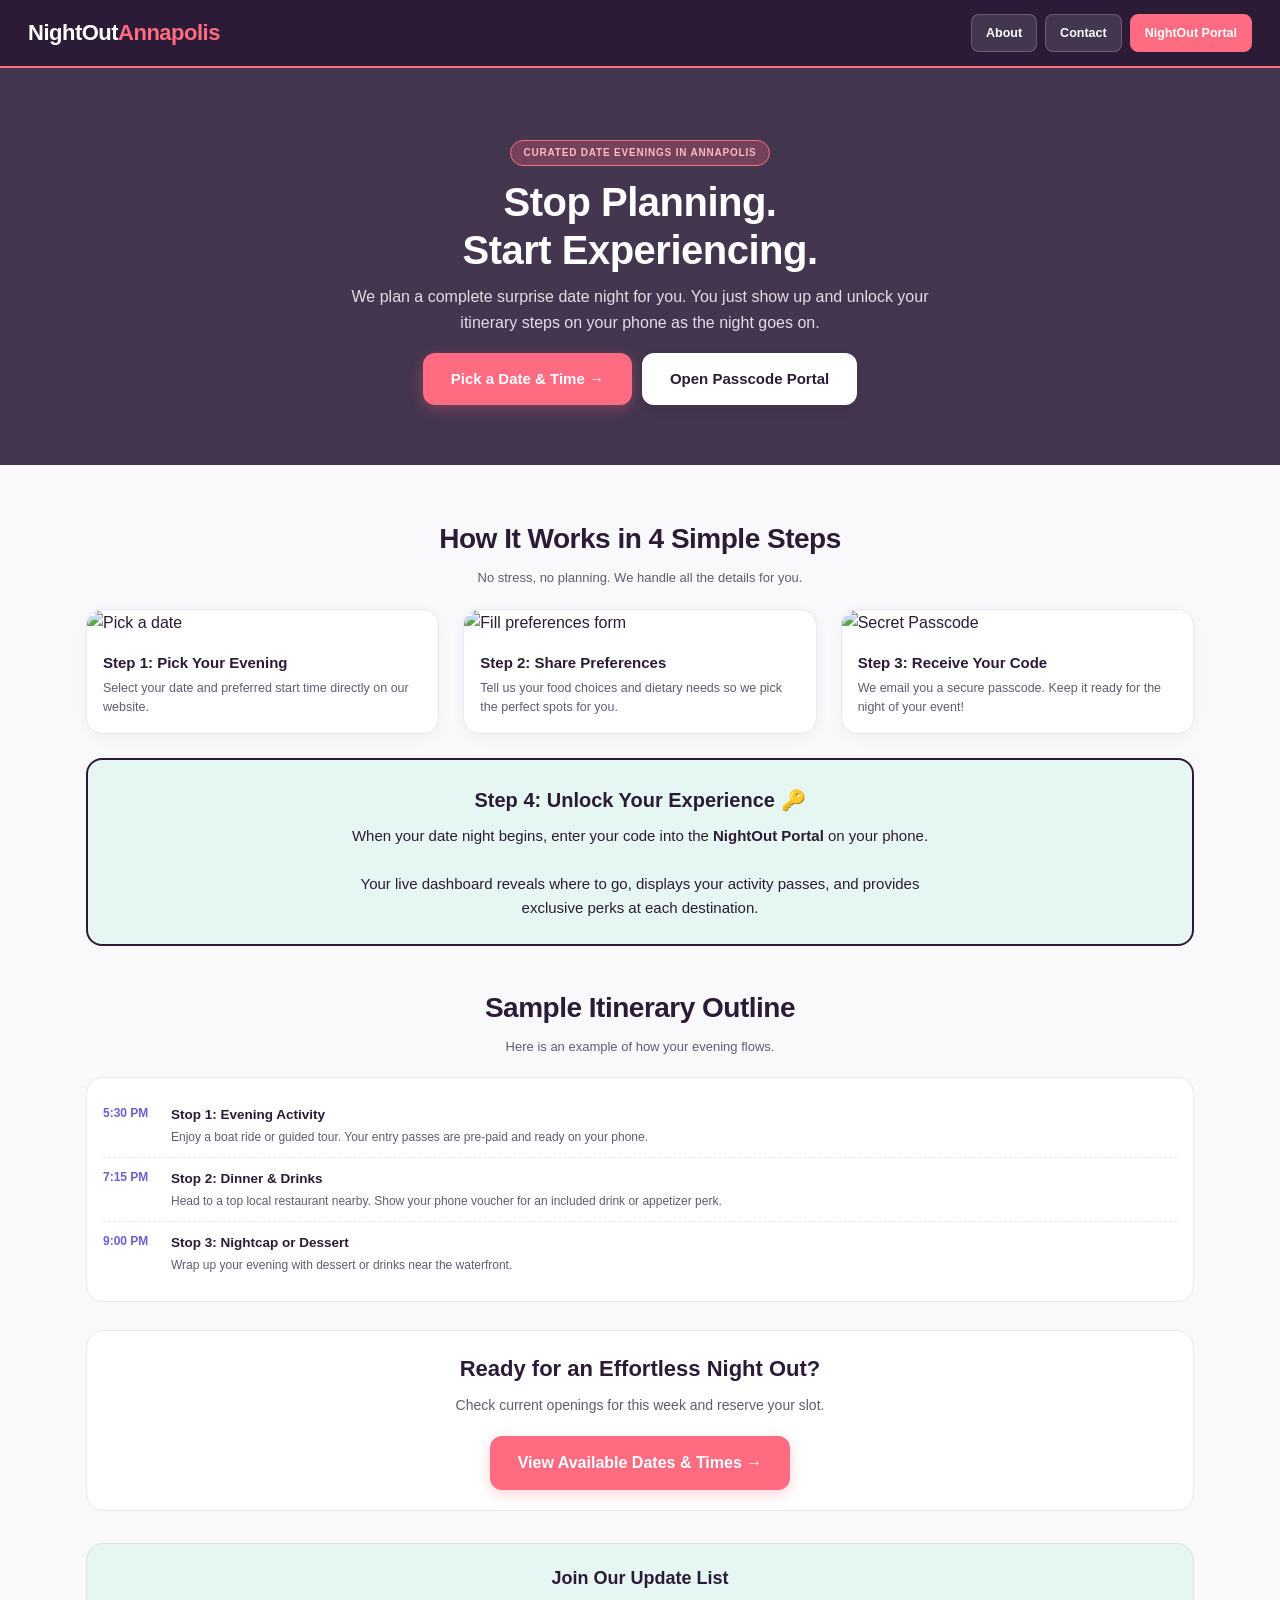
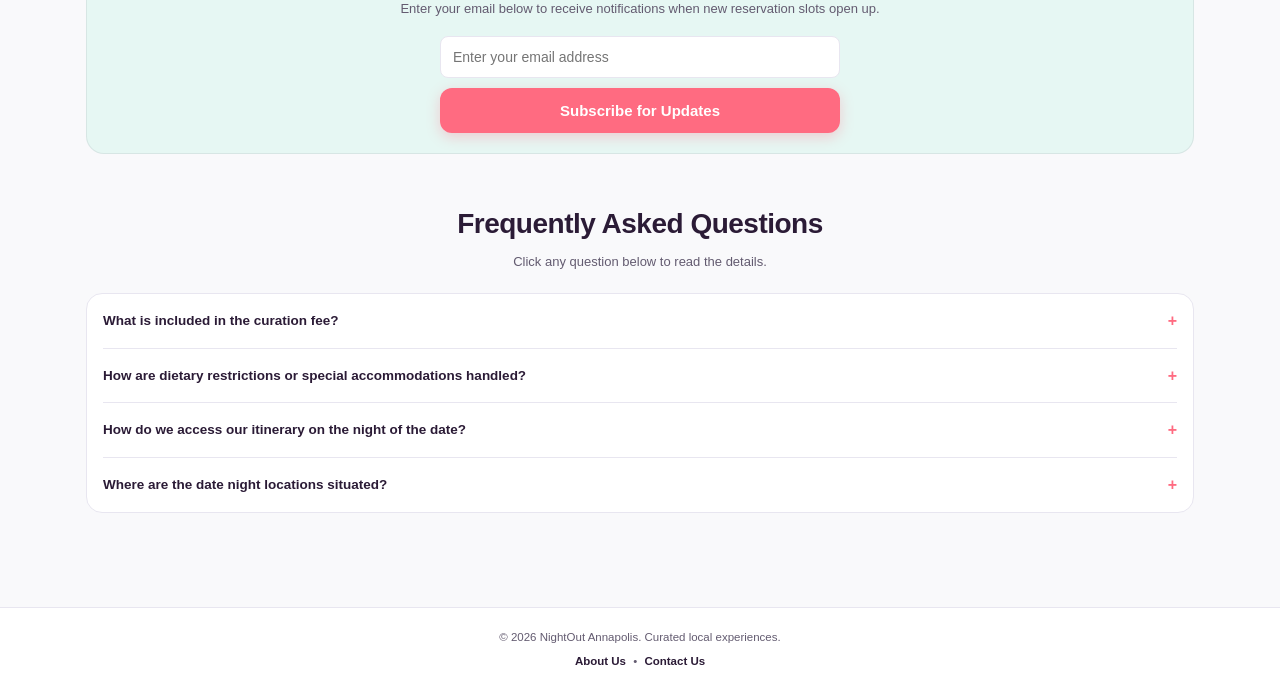
==== index.html @ 1738dc90 "Update index.html" ====
<!DOCTYPE html>
<html lang="en">
<head>
    <meta charset="UTF-8">
    <meta name="viewport" content="width=device-width, initial-scale=1.0">
    <title>NightOut Annapolis — Curated Secret Date Evenings</title>
    
    <link rel="icon" type="image/png" href="/favicon.png">
    <link rel="stylesheet" href="/styles.css">

    <meta property="og:type" content="website">
    <meta property="og:url" content="https://nightoutannapolis.github.io/">
    <meta property="og:title" content="NightOut Annapolis — Effortless Date Nights">
    <meta property="og:description" content="We plan a complete surprise date night for you in Annapolis. Simple, seamless, and stress-free.">
    <meta property="og:image" content="https://images.unsplash.com/photo-1517248135467-4c7edcad34c4?auto=format&fit=crop&w=1200&q=80">
</head>
<body>

    <header>
        <a href="/" class="logo">NightOut<span>Annapolis</span></a>
        <div class="nav-links">
            <a href="/about/" class="nav-btn secondary-nav">About</a>
            <a href="/contact/" class="nav-btn secondary-nav">Contact</a>
            <a href="/tracker/" class="nav-btn primary-nav">NightOut Portal</a>
        </div>
    </header>

    <div class="hero">
        <span class="hero-badge">Curated Date Evenings in Annapolis</span>
        <h1>Stop Planning.<br>Start Experiencing.</h1>
        <p>We plan a complete surprise date night for you. You just show up and unlock your itinerary steps on your phone as the night goes on.</p>
        <div class="hero-actions">
            <a href="/booking/" class="btn">Pick a Date & Time →</a>
            <a href="/tracker/" class="btn btn-secondary">Open Passcode Portal</a>
        </div>
    </div>

    <main>
        <!-- HOW IT WORKS -->
        <section id="howItWorks">
            <h2 class="section-title">How It Works in 4 Simple Steps</h2>
            <p class="section-subtitle">No stress, no planning. We handle all the details for you.</p>
            
            <div class="grid-3" style="grid-template-columns: repeat(auto-fit, minmax(220px, 1fr));">
                <div class="card-with-img">
                    <img src="https://images.unsplash.com/photo-1516589178581-6cd7833ae3b2?auto=format&fit=crop&w=600&q=80" class="card-img" alt="Pick a date">
                    <div class="card-body">
                        <h3>Step 1: Pick Your Evening</h3>
                        <p>Select your date and preferred start time directly on our website.</p>
                    </div>
                </div>
                <div class="card-with-img">
                    <img src="https://static3.depositphotos.com/1003631/209/i/450/depositphotos_2099183-stock-photo-fine-table-setting-in-gourmet.jpg" class="card-img" alt="Fill preferences form">
                    <div class="card-body">
                        <h3>Step 2: Share Preferences</h3>
                        <p>Tell us your food choices and dietary needs so we pick the perfect spots for you.</p>
                    </div>
                </div>
                <div class="card-with-img">
                    <img src="https://images.unsplash.com/photo-1544025162-d76694265947?auto=format&fit=crop&w=600&q=80" class="card-img" alt="Secret Passcode">
                    <div class="card-body">
                        <h3>Step 3: Receive Your Code</h3>
                        <p>We email you a secure passcode. Keep it ready for the night of your event!</p>
                    </div>
                </div>
            </div>

            <!-- PORTAL STEP -->
            <div style="background: #e6f7f3; border: 2px solid #2b1b36; border-radius: 16px; padding: 24px; margin-top: 24px; text-align: center;">
                <h3 style="font-size: 20px; font-weight: 900; color: #2b1b36; margin-bottom: 8px;">Step 4: Unlock Your Experience 🔑</h3>
                <p style="font-size: 15px; color: #2b1b36; max-width: 600px; margin: 0 auto; line-height: 1.6;">
                    When your date night begins, enter your code into the <strong>NightOut Portal</strong> on your phone.
                    <br><br>
                    Your live dashboard reveals where to go, displays your activity passes, and provides exclusive perks at each destination.
                </p>
            </div>
        </section>

        <!-- SAMPLE ITINERARY -->
        <section style="margin-top: 40px;">
            <h2 class="section-title">Sample Itinerary Outline</h2>
            <p class="section-subtitle">Here is an example of how your evening flows.</p>

            <div class="sample-box">
                <div class="sample-step">
                    <div class="sample-time">5:30 PM</div>
                    <div class="sample-desc">
                        <h4>Stop 1: Evening Activity</h4>
                        <p>Enjoy a boat ride or guided tour. Your entry passes are pre-paid and ready on your phone.</p>
                    </div>
                </div>
                <div class="sample-step">
                    <div class="sample-time">7:15 PM</div>
                    <div class="sample-desc">
                        <h4>Stop 2: Dinner & Drinks</h4>
                        <p>Head to a top local restaurant nearby. Show your phone voucher for an included drink or appetizer perk.</p>
                    </div>
                </div>
                <div class="sample-step">
                    <div class="sample-time">9:00 PM</div>
                    <div class="sample-desc">
                        <h4>Stop 3: Nightcap or Dessert</h4>
                        <p>Wrap up your evening with dessert or drinks near the waterfront.</p>
                    </div>
                </div>
            </div>
        </section>

        <!-- BOOKING ACTION -->
        <section id="bookingSection">
            <div id="bookingCard" class="form-modal-card" style="text-align: center;">
                <h3 style="font-size: 22px; font-weight: 900; margin-bottom: 8px; color: var(--primary);">Ready for an Effortless Night Out?</h3>
                <p style="font-size: 14px; color: var(--text-muted); margin-bottom: 20px;">Check current openings for this week and reserve your slot.</p>
                <a href="/booking/" class="btn" style="font-size: 16px; padding: 14px 28px;">View Available Dates & Times →</a>
            </div>
        </section>

        <!-- EMAIL WAITLIST -->
        <section style="margin-top: 32px;">
            <div class="form-modal-card" style="background: var(--sage); border: 1px solid rgba(43, 27, 54, 0.08); text-align: center;">
                <h3 style="font-size: 18px; font-weight: 800; margin-bottom: 6px; color: var(--primary);">Join Our Update List</h3>
                <p style="font-size: 13px; color: var(--text-muted); margin-bottom: 16px;">Enter your email below to receive notifications when new reservation slots open up.</p>
                
                <form id="landingEmailForm" onsubmit="handleEmailSubmit(event, 'landingStatus', 'Landing Page')" style="display: flex; flex-direction: column; gap: 10px; max-width: 400px; margin: 0 auto;">
                    <input type="email" placeholder="Enter your email address" required style="padding: 12px; font-size: 14px; border-radius: 8px; border: 1px solid var(--border-color);">
                    <button type="submit" class="btn">Subscribe for Updates</button>
                </form>
                <div id="landingStatus" style="display: none; margin-top: 10px; font-size: 13px; font-weight: 700; color: #10b981;">Thank you. You have been added to our list.</div>
            </div>
        </section>

        <!-- REFINED FAQ -->
        <section style="margin-top: 48px;">
            <h2 class="section-title">Frequently Asked Questions</h2>
            <p class="section-subtitle">Click any question below to read the details.</p>

            <div class="faq-container">
                <div class="faq-item">
                    <div class="faq-question">What is included in the curation fee? <span class="faq-icon">+</span></div>
                    <div class="faq-answer">Your fee covers full itinerary planning, reservations, activity entry passes, and exclusive discounts or vouchers at selected partner locations.</div>
                </div>
                <div class="faq-item">
                    <div class="faq-question">How are dietary restrictions or special accommodations handled? <span class="faq-icon">+</span></div>
                    <div class="faq-answer">After booking, you will complete a quick preference form where you can list allergies, dietary restrictions, or mobility requirements. We tailor every stop to meet your needs.</div>
                </div>
                <div class="faq-item">
                    <div class="faq-question">How do we access our itinerary on the night of the date? <span class="faq-icon">+</span></div>
                    <div class="faq-answer">We send a unique passcode to your email. On your date night, visit the NightOut Portal on your smartphone and enter your code to view your schedule and access vouchers.</div>
                </div>
                <div class="faq-item">
                    <div class="faq-question">Where are the date night locations situated? <span class="faq-icon">+</span></div>
                    <div class="faq-answer">All curated stops are located within close proximity in Historic Annapolis and Eastport, allowing for an easy walk or short drive between destinations.</div>
                </div>
            </div>
        </section>
    </main>

    <footer>
        &copy; 2026 NightOut Annapolis. Curated local experiences.
        <div style="margin-top: 6px;">
            <a href="/about/">About Us</a> • <a href="/contact/">Contact Us</a>
        </div>
    </footer>

    <script>
        const GOOGLE_SCRIPT_URL = "https://script.google.com/macros/s/AKfycbzK5qTseJuvbgz7uOT056mxcE2o-JESYaNkLnEhcASWbCfFkzxJ-SFBcqgxnPk8jW7-/exec";

        document.querySelectorAll('.faq-question').forEach(q => {
            q.addEventListener('click', () => {
                q.parentElement.classList.toggle('active');
            });
        });

        function handleEmailSubmit(event, statusId, sourcePage) {
            event.preventDefault();
            const form = event.target;
            const emailInput = form.querySelector('input[type="email"]');
            const submitBtn = form.querySelector('button');
            const statusDiv = document.getElementById(statusId);

            if (!emailInput || !emailInput.value) return;

            const userEmail = emailInput.value.trim();
            submitBtn.textContent = "Saving...";
            submitBtn.disabled = true;

            const payload = {
                action: "subscribeEmail",
                email: userEmail,
                source: sourcePage || "Landing Page"
            };

            fetch(GOOGLE_SCRIPT_URL, {
                method: "POST",
                mode: "cors",
                headers: { "Content-Type": "text/plain" },
                body: JSON.stringify(payload)
            })
            .then(res => res.json())
            .then(data => {
                statusDiv.style.display = 'block';
                statusDiv.textContent = "Thank you. You have been added to our list.";
                form.reset();
                submitBtn.textContent = "Subscribe for Updates";
                submitBtn.disabled = false;
            })
            .catch(err => {
                console.error("Error saving email:", err);
                statusDiv.style.display = 'block';
                statusDiv.textContent = "Thank you. You have been added to our list.";
                form.reset();
                submitBtn.textContent = "Subscribe for Updates";
                submitBtn.disabled = false;
            });
        }
    </script>
</body>
</html>
---- styles.css ----
:root {
    --bg-color: #f9f9fb;
    --card-bg: #ffffff;
    --primary: #2b1b36;     /* Deep Plum Ink */
    --accent: #ff6b81;      /* Playful Coral Pink */
    --coral: #705ecf;       /* Electric Lavender */
    --sage: #e6f7f3;        /* Fresh Mint Light */
    --slate: #635b70;       /* Muted Steel Gray */
    --text-main: #2b1b36;
    --text-muted: #635b70;
    --border-color: #e8e6f0;
}

/* BASE RESET */
*, *::before, *::after { 
    box-sizing: border-box; 
    margin: 0; 
    padding: 0; 
}

html, body { 
    width: 100%;
    max-width: 100vw;
    overflow-x: hidden; 
    scroll-behavior: smooth; 
}

body { 
    background-color: var(--bg-color); 
    color: var(--text-main); 
    line-height: 1.6; 
    display: flex; 
    flex-direction: column; 
    min-height: 100vh; 
    font-family: -apple-system, BlinkMacSystemFont, "Segoe UI", Roboto, sans-serif; 
}

/* HEADER - MOBILE OPTIMIZED */
header {
    background: var(--primary); 
    border-bottom: 2px solid var(--accent);
    position: sticky; 
    top: 0; 
    z-index: 1000;
    padding: 12px 16px; 
    display: flex; 
    justify-content: space-between; 
    align-items: center;
    width: 100%;
}
.logo { 
    font-size: 18px; 
    font-weight: 900; 
    color: #ffffff; 
    text-decoration: none; 
    letter-spacing: -0.5px;
    flex-shrink: 0;
}
.logo span { 
    color: var(--accent); 
}

.nav-links { 
    display: flex; 
    gap: 8px; 
    align-items: center; 
}
.nav-btn {
    background: rgba(255,255,255,0.12); 
    color: #ffffff; 
    border: 1px solid rgba(255,255,255,0.2);
    padding: 7px 12px; 
    border-radius: 8px; 
    font-size: 12px; 
    font-weight: 700; 
    text-decoration: none; 
    transition: all 0.2s;
    white-space: nowrap;
}
.nav-btn.primary-nav {
    background: var(--accent);
    border-color: var(--accent);
    color: #ffffff;
}

/* HERO BANNER */
.hero {
    width: 100%;
    background: linear-gradient(rgba(43, 27, 54, 0.88), rgba(43, 27, 54, 0.88)), 
                url('https://images.unsplash.com/photo-1517248135467-4c7edcad34c4?auto=format&fit=crop&w=1200&q=80') center/cover no-repeat;
    color: #ffffff; 
    text-align: center; 
    padding: 40px 16px 36px 16px; 
    margin-bottom: 24px;
}
.hero-badge {
    display: inline-block; 
    background: rgba(255, 107, 129, 0.25); 
    color: #ffb8c4;
    font-size: 10px; 
    font-weight: 800; 
    padding: 4px 12px; 
    border-radius: 50px;
    backdrop-filter: blur(6px); 
    margin-bottom: 12px; 
    border: 1px solid var(--accent); 
    text-transform: uppercase; 
    letter-spacing: 0.8px;
}
.hero h1 { 
    font-size: 26px; 
    font-weight: 900; 
    line-height: 1.2; 
    letter-spacing: -0.5px; 
    margin-bottom: 10px; 
}
.hero p { 
    font-size: 13.5px; 
    color: #e2dce8; 
    max-width: 600px; 
    margin: 0 auto 18px auto; 
}

.hero-actions {
    display: flex;
    flex-direction: column;
    gap: 10px;
    width: 100%;
    max-width: 320px;
    margin: 0 auto;
}

/* BUTTONS */
.btn {
    background-color: var(--accent); 
    color: #ffffff; 
    border: none; 
    padding: 12px 20px;
    font-size: 14px; 
    font-weight: 800; 
    border-radius: 12px; 
    cursor: pointer; 
    text-decoration: none; 
    display: block; 
    width: 100%;
    transition: all 0.2s;
    text-align: center;
    box-shadow: 0 4px 14px rgba(255, 107, 129, 0.3);
}
.btn-secondary { 
    background: #ffffff; 
    color: var(--primary); 
    box-shadow: 0 4px 12px rgba(0, 0, 0, 0.08);
}

/* MAIN CONTAINERS */
main { 
    flex: 1; 
    width: 100%; 
    max-width: 1140px; 
    margin: 0 auto; 
    padding: 0 16px 36px 16px; 
}
section { 
    width: 100%;
    margin: 28px 0; 
}
.section-title { 
    font-size: 22px; 
    font-weight: 900; 
    text-align: center; 
    margin-bottom: 6px; 
    color: var(--primary); 
    letter-spacing: -0.5px; 
}
.section-subtitle { 
    font-size: 13px; 
    color: var(--text-muted); 
    text-align: center; 
    margin-bottom: 20px; 
}

/* CARDS & GRIDS */
.card {
    background-color: var(--card-bg); 
    border: 1px solid var(--border-color);
    border-radius: 18px; 
    padding: 20px 16px; 
    box-shadow: 0 6px 20px rgba(43, 27, 54, 0.04);
}
.grid-3 { 
    display: grid; 
    grid-template-columns: 1fr; 
    gap: 16px; 
}

.card-with-img {
    background: #ffffff; 
    border: 1px solid var(--border-color); 
    border-radius: 16px; 
    overflow: hidden;
    box-shadow: 0 4px 16px rgba(43, 27, 54, 0.04); 
    text-align: left;
}
.card-img { 
    width: 100%; 
    height: 160px; 
    object-fit: cover; 
}
.card-body { 
    padding: 16px; 
}
.card-body h3 { 
    font-size: 15px; 
    font-weight: 800; 
    margin-bottom: 4px; 
    color: var(--primary); 
}
.card-body p { 
    font-size: 12.5px; 
    color: var(--text-muted); 
    line-height: 1.5; 
}

/* REVIEWS */
.review-card {
    background: #ffffff; 
    border: 1px solid var(--border-color); 
    border-top: 4px solid var(--accent);
    border-radius: 16px; 
    padding: 16px; 
}
.stars { 
    color: var(--accent); 
    font-size: 14px; 
    margin-bottom: 6px; 
}
.review-text { 
    font-size: 12.5px; 
    color: #483d54; 
    font-style: italic; 
    margin-bottom: 10px; 
    line-height: 1.5; 
}
.review-author { 
    font-size: 11px; 
    font-weight: 800; 
    color: var(--coral); 
    text-transform: uppercase; 
}

/* FAQ ACCORDION */
.faq-container { 
    background: #ffffff; 
    border: 1px solid var(--border-color); 
    border-radius: 16px; 
    padding: 0 16px; 
}
.faq-item { 
    border-bottom: 1px solid var(--border-color); 
}
.faq-item:last-child { 
    border-bottom: none; 
}
.faq-question {
    padding: 14px 0; 
    font-size: 13.5px; 
    font-weight: 800; 
    color: var(--primary);
    cursor: pointer; 
    display: flex; 
    justify-content: space-between; 
    align-items: center; 
    gap: 10px;
}
.faq-answer {
    max-height: 0; 
    overflow: hidden; 
    transition: max-height 0.3s ease, padding 0.3s ease;
    font-size: 12.5px; 
    color: var(--text-muted); 
    line-height: 1.5;
}
.faq-item.active .faq-answer { 
    max-height: 300px; 
    padding-bottom: 14px; 
}
.faq-icon { 
    font-size: 16px; 
    color: var(--accent); 
    flex-shrink: 0;
}
.faq-item.active .faq-icon { 
    transform: rotate(45deg); 
}

/* SAMPLE PREVIEW & FORMS */
.sample-box { 
    background: #ffffff; 
    border: 1px solid var(--border-color); 
    border-radius: 16px; 
    padding: 16px; 
}
.sample-step { 
    display: flex; 
    gap: 10px; 
    align-items: flex-start; 
    padding: 10px 0; 
    border-bottom: 1px dashed var(--border-color); 
}
.sample-step:last-child { 
    border-bottom: none; 
}
.sample-time { 
    font-weight: 800; 
    font-size: 12px; 
    color: var(--coral); 
    width: 58px; 
    flex-shrink: 0; 
}
.sample-desc h4 { 
    font-size: 13.5px; 
    font-weight: 800; 
    margin-bottom: 2px; 
    color: var(--primary); 
}
.sample-desc p { 
    font-size: 12px; 
    color: var(--text-muted); 
}

.form-modal-card {
    background: #ffffff; 
    border: 1px solid var(--border-color); 
    border-radius: 18px;
    padding: 20px 16px; 
    width: 100%;
    margin: 0 auto; 
    text-align: center;
}

/* FORM INPUTS */
.form-group { 
    margin-bottom: 14px; 
    text-align: left; 
}
label { 
    display: block; 
    margin-bottom: 4px; 
    font-weight: 700; 
    font-size: 10.5px; 
    color: var(--primary); 
    text-transform: uppercase; 
    letter-spacing: 0.5px; 
}
input[type="text"], input[type="tel"], input[type="email"], select {
    width: 100%; 
    padding: 10px 12px; 
    border-radius: 8px; 
    border: 1.5px solid var(--border-color);
    background-color: #ffffff; 
    color: var(--text-main); 
    font-size: 13px; 
    outline: none; 
}

/* BOOKING SLOTS GRID STYLING */
.date-group { 
    border: 1px solid var(--border-color); 
    border-radius: 16px; 
    padding: 16px; 
    margin-bottom: 16px; 
    background: #ffffff; 
    box-shadow: 0 4px 12px rgba(43, 27, 54, 0.03);
}
.date-title { 
    font-size: 16px; 
    font-weight: 800; 
    color: var(--primary); 
    margin-bottom: 12px; 
    letter-spacing: -0.3px; 
}
.time-slots-grid { 
    display: grid;
    grid-template-columns: repeat(auto-fill, minmax(150px, 1fr));
    gap: 12px; 
}
.time-slot { 
    border: 1px dashed var(--border-color); 
    border-radius: 12px; 
    padding: 14px 10px; 
    text-align: center; 
    background: #ffffff; 
    display: flex;
    flex-direction: column;
    align-items: center;
    justify-content: center;
}
.time-slot.available { 
    border: 1.5px solid var(--primary); 
    cursor: pointer; 
    transition: all 0.2s ease; 
}
.time-slot.available:hover { 
    background: var(--primary); 
    color: #ffffff; 
    transform: translateY(-2px);
    box-shadow: 0 6px 16px rgba(43, 27, 54, 0.15);
}
.time-slot.available:hover .time-sub { 
    color: #e2dce8; 
}
.time-slot.soldout { 
    background: #f9f9fb; 
    border: 1px solid #e8e6f0; 
    color: #a39cae; 
    cursor: not-allowed; 
    opacity: 0.7; 
}
.time-text { 
    font-size: 13.5px; 
    font-weight: 800; 
}
.time-sub { 
    font-size: 11px; 
    color: var(--text-muted); 
    margin-top: 4px; 
    font-weight: 600; 
}
.soldout-badge { 
    display: inline-block; 
    background: #e8e6f0; 
    color: #635b70; 
    font-size: 9.5px; 
    font-weight: 800; 
    padding: 3px 8px; 
    border-radius: 20px; 
    text-transform: uppercase; 
    margin-top: 4px; 
}

/* FOOTER */
footer {
    text-align: center; 
    padding: 20px 16px; 
    font-size: 11.5px; 
    color: var(--text-muted);
    border-top: 1px solid var(--border-color); 
    margin-top: 30px; 
    background: #ffffff;
    width: 100%;
}
footer a { 
    color: var(--primary); 
    text-decoration: none; 
    font-weight: 700; 
    margin: 0 4px; 
}

/* HIDE SECONDARY NAV LINKS ON MOBILE DEVICES (< 640px) */
@media (max-width: 639px) {
    .nav-btn.secondary-nav {
        display: none !important;
    }
}

/* DESKTOP RESPONSIVE BREAKPOINT */
@media (min-width: 640px) {
    header {
        padding: 14px 28px;
    }
    .logo {
        font-size: 22px;
    }
    .nav-btn {
        font-size: 12.5px;
        padding: 8px 14px;
    }
    .hero {
        padding: 70px 24px 60px 24px;
    }
    .hero h1 {
        font-size: 40px;
    }
    .hero p {
        font-size: 16px;
    }
    .hero-actions {
        flex-direction: row;
        max-width: max-content;
    }
    .btn {
        width: auto;
        display: inline-block;
        padding: 14px 28px;
        font-size: 15px;
    }
    .grid-3 {
        grid-template-columns: repeat(3, 1fr);
        gap: 24px;
    }
    .section-title {
        font-size: 28px;
    }
}
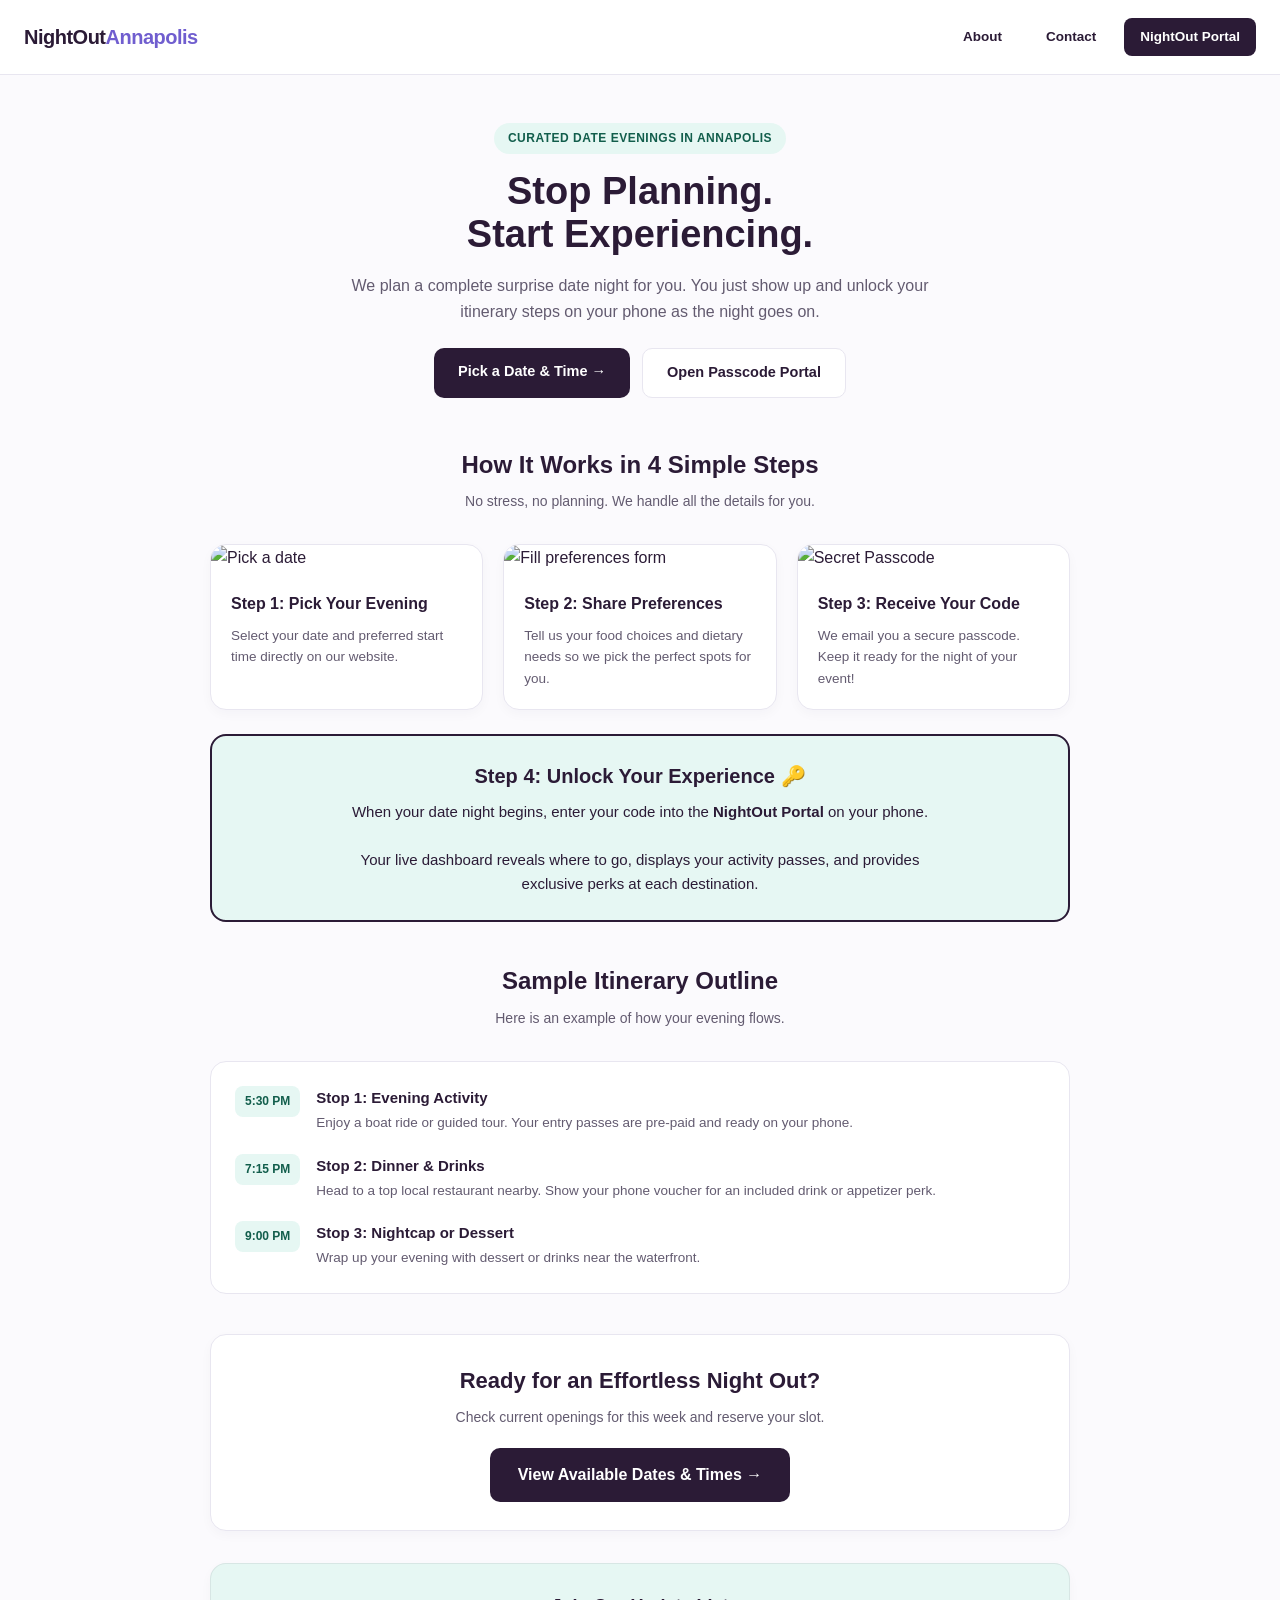
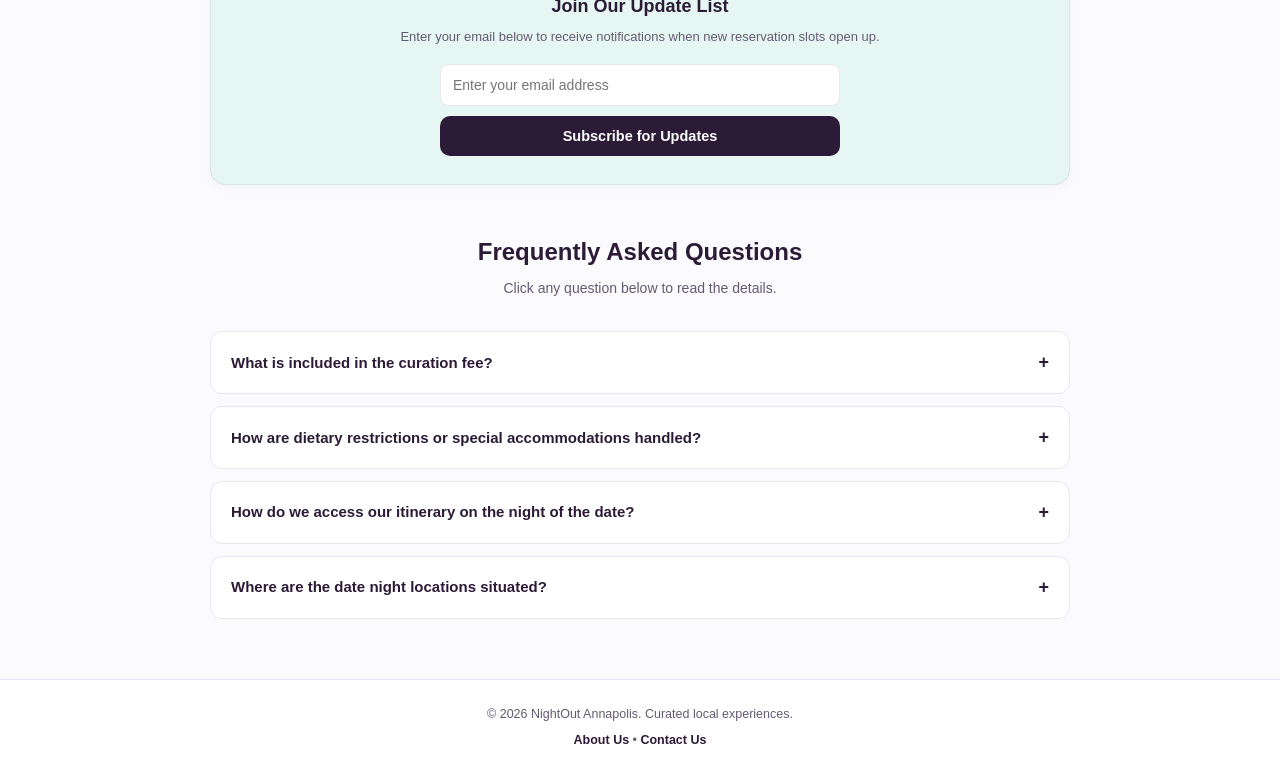
==== commit 1c6eedad: "Update index.html" ====
--- a/index.html
+++ b/index.html
@@ -107,7 +107,7 @@
         </section>
 
         <!-- BOOKING ACTION -->
-        <section id="bookingSection">
+        <section id="bookingSection" style="margin-top: 40px;">
             <div id="bookingCard" class="form-modal-card" style="text-align: center;">
                 <h3 style="font-size: 22px; font-weight: 900; margin-bottom: 8px; color: var(--primary);">Ready for an Effortless Night Out?</h3>
                 <p style="font-size: 14px; color: var(--text-muted); margin-bottom: 20px;">Check current openings for this week and reserve your slot.</p>
@@ -155,6 +155,25 @@
         </section>
     </main>
 
+    <!-- 30-SECOND POPUP MODAL -->
+    <div id="emailPopup" class="popup-overlay">
+        <div class="popup-content">
+            <button class="popup-close" onclick="closePopup()">&times;</button>
+            <h3 style="font-size: 20px; font-weight: 900; color: #2b1b36; margin-bottom: 8px;">Stay Up to Date! 🥂</h3>
+            <p style="font-size: 13.5px; color: #635b70; margin-bottom: 20px; line-height: 1.5;">
+                Be the first to know when new secret date night slots open in Annapolis!
+            </p>
+            
+            <form id="popupEmailForm" onsubmit="handlePopupEmailSubmit(event)" style="display: flex; flex-direction: column; gap: 10px;">
+                <input type="email" placeholder="Enter your email address" required style="padding: 12px; font-size: 14px; border-radius: 8px; border: 1px solid #e8e6f0; outline: none;">
+                <button type="submit" class="btn" style="width: 100%;">Get Updates</button>
+            </form>
+            <div id="popupStatus" style="display: none; margin-top: 12px; font-size: 13px; font-weight: 700; color: #10b981;">
+                Thank you! You have been added to our list.
+            </div>
+        </div>
+    </div>
+
     <footer>
         &copy; 2026 NightOut Annapolis. Curated local experiences.
         <div style="margin-top: 6px;">
@@ -165,12 +184,14 @@
     <script>
         const GOOGLE_SCRIPT_URL = "https://script.google.com/macros/s/AKfycbzK5qTseJuvbgz7uOT056mxcE2o-JESYaNkLnEhcASWbCfFkzxJ-SFBcqgxnPk8jW7-/exec";
 
+        // FAQ Toggle
         document.querySelectorAll('.faq-question').forEach(q => {
             q.addEventListener('click', () => {
                 q.parentElement.classList.toggle('active');
             });
         });
 
+        // Form Submission Handler
         function handleEmailSubmit(event, statusId, sourcePage) {
             event.preventDefault();
             const form = event.target;
@@ -213,6 +234,73 @@
                 submitBtn.disabled = false;
             });
         }
+
+        // POPUP LOGIC (30 Seconds Delay)
+        window.addEventListener('DOMContentLoaded', () => {
+            if (!sessionStorage.getItem('nightout_popup_dismissed')) {
+                setTimeout(() => {
+                    const popup = document.getElementById('emailPopup');
+                    if (popup) popup.classList.add('active');
+                }, 30000);
+            }
+        });
+
+        function closePopup() {
+            const popup = document.getElementById('emailPopup');
+            if (popup) popup.classList.remove('active');
+            sessionStorage.setItem('nightout_popup_dismissed', 'true');
+        }
+
+        function handlePopupEmailSubmit(event) {
+            event.preventDefault();
+            const form = event.target;
+            const emailInput = form.querySelector('input[type="email"]');
+            const submitBtn = form.querySelector('button');
+            const statusDiv = document.getElementById('popupStatus');
+
+            if (!emailInput || !emailInput.value) return;
+
+            const userEmail = emailInput.value.trim();
+            submitBtn.textContent = "Saving...";
+            submitBtn.disabled = true;
+
+            const payload = {
+                action: "subscribeEmail",
+                email: userEmail,
+                source: "30-Sec Popup"
+            };
+
+            fetch(GOOGLE_SCRIPT_URL, {
+                method: "POST",
+                mode: "cors",
+                headers: { "Content-Type": "text/plain" },
+                body: JSON.stringify(payload)
+            })
+            .then(res => res.json())
+            .then(data => {
+                statusDiv.style.display = 'block';
+                statusDiv.textContent = "Thank you! You have been added to our list.";
+                form.reset();
+                submitBtn.textContent = "Get Updates";
+                submitBtn.disabled = false;
+
+                setTimeout(() => {
+                    closePopup();
+                }, 2500);
+            })
+            .catch(err => {
+                console.error("Error saving email:", err);
+                statusDiv.style.display = 'block';
+                statusDiv.textContent = "Thank you! You have been added to our list.";
+                form.reset();
+                submitBtn.textContent = "Get Updates";
+                submitBtn.disabled = false;
+
+                setTimeout(() => {
+                    closePopup();
+                }, 2500);
+            });
+        }
     </script>
 </body>
 </html>
--- a/styles.css
+++ b/styles.css
@@ -1,505 +1,382 @@
 :root {
-    --bg-color: #f9f9fb;
-    --card-bg: #ffffff;
-    --primary: #2b1b36;     /* Deep Plum Ink */
-    --accent: #ff6b81;      /* Playful Coral Pink */
-    --coral: #705ecf;       /* Electric Lavender */
-    --sage: #e6f7f3;        /* Fresh Mint Light */
-    --slate: #635b70;       /* Muted Steel Gray */
-    --text-main: #2b1b36;
+    --primary: #2b1b36;
+    --primary-hover: #3d274d;
+    --sage: #e6f7f3;
     --text-muted: #635b70;
     --border-color: #e8e6f0;
 }
 
-/* BASE RESET */
-*, *::before, *::after { 
-    box-sizing: border-box; 
-    margin: 0; 
-    padding: 0; 
-}
-
-html, body { 
+* {
+    box-sizing: border-box;
+    margin: 0;
+    padding: 0;
+    font-family: -apple-system, BlinkMacSystemFont, "Segoe UI", Roboto, Helvetica, Arial, sans-serif;
+}
+
+body {
+    background-color: #fbfafd;
+    color: var(--primary);
+    line-height: 1.6;
+    display: flex;
+    flex-direction: column;
+    min-height: 100vh;
+}
+
+/* HEADER & NAV */
+header {
+    display: flex;
+    justify-content: space-between;
+    align-items: center;
+    padding: 18px 24px;
+    background: #ffffff;
+    border-bottom: 1px solid var(--border-color);
+}
+
+.logo {
+    font-size: 20px;
+    font-weight: 900;
+    color: var(--primary);
+    text-decoration: none;
+    letter-spacing: -0.5px;
+}
+
+.logo span {
+    color: #705ecf;
+}
+
+.nav-links {
+    display: flex;
+    gap: 12px;
+    align-items: center;
+}
+
+.nav-btn {
+    text-decoration: none;
+    font-size: 13.5px;
+    font-weight: 700;
+    padding: 8px 16px;
+    border-radius: 8px;
+    transition: all 0.2s ease;
+}
+
+.secondary-nav {
+    color: var(--primary);
+}
+
+.secondary-nav:hover {
+    background: #f1eff7;
+}
+
+.primary-nav {
+    background: var(--primary);
+    color: #ffffff;
+}
+
+.primary-nav:hover {
+    background: var(--primary-hover);
+}
+
+/* HERO SECTION */
+.hero {
+    text-align: center;
+    padding: 48px 20px;
+    max-width: 800px;
+    margin: 0 auto;
+}
+
+.hero-badge {
+    display: inline-block;
+    background: var(--sage);
+    color: #125e4c;
+    font-size: 12px;
+    font-weight: 800;
+    padding: 6px 14px;
+    border-radius: 20px;
+    margin-bottom: 16px;
+    text-transform: uppercase;
+    letter-spacing: 0.5px;
+}
+
+.hero h1 {
+    font-size: 38px;
+    font-weight: 900;
+    line-height: 1.15;
+    margin-bottom: 16px;
+    color: var(--primary);
+}
+
+.hero p {
+    font-size: 16px;
+    color: var(--text-muted);
+    margin-bottom: 24px;
+    max-width: 600px;
+    margin-left: auto;
+    margin-right: auto;
+}
+
+.hero-actions {
+    display: flex;
+    gap: 12px;
+    justify-content: center;
+    flex-wrap: wrap;
+}
+
+.btn {
+    display: inline-block;
+    background: var(--primary);
+    color: #ffffff;
+    font-weight: 800;
+    font-size: 14.5px;
+    padding: 12px 24px;
+    border-radius: 10px;
+    text-decoration: none;
+    border: none;
+    cursor: pointer;
+    transition: background 0.2s ease;
+}
+
+.btn:hover {
+    background: var(--primary-hover);
+}
+
+.btn-secondary {
+    background: #ffffff;
+    color: var(--primary);
+    border: 1px solid var(--border-color);
+}
+
+.btn-secondary:hover {
+    background: #f1eff7;
+}
+
+/* MAIN LAYOUT */
+main {
+    max-width: 900px;
     width: 100%;
-    max-width: 100vw;
-    overflow-x: hidden; 
-    scroll-behavior: smooth; 
-}
-
-body { 
-    background-color: var(--bg-color); 
-    color: var(--text-main); 
-    line-height: 1.6; 
-    display: flex; 
-    flex-direction: column; 
-    min-height: 100vh; 
-    font-family: -apple-system, BlinkMacSystemFont, "Segoe UI", Roboto, sans-serif; 
-}
-
-/* HEADER - MOBILE OPTIMIZED */
-header {
-    background: var(--primary); 
-    border-bottom: 2px solid var(--accent);
-    position: sticky; 
-    top: 0; 
-    z-index: 1000;
-    padding: 12px 16px; 
-    display: flex; 
-    justify-content: space-between; 
+    margin: 0 auto;
+    padding: 0 20px 60px;
+    flex: 1;
+}
+
+.section-title {
+    font-size: 24px;
+    font-weight: 900;
+    text-align: center;
+    margin-bottom: 6px;
+    color: var(--primary);
+}
+
+.section-subtitle {
+    font-size: 14px;
+    color: var(--text-muted);
+    text-align: center;
+    margin-bottom: 32px;
+}
+
+/* CARDS & GRID */
+.grid-3 {
+    display: grid;
+    grid-template-columns: repeat(auto-fit, minmax(250px, 1fr));
+    gap: 20px;
+}
+
+.card-with-img {
+    background: #ffffff;
+    border: 1px solid var(--border-color);
+    border-radius: 16px;
+    overflow: hidden;
+    box-shadow: 0 4px 12px rgba(43, 27, 54, 0.03);
+}
+
+.card-img {
+    width: 100%;
+    height: 150px;
+    object-fit: cover;
+}
+
+.card-body {
+    padding: 20px;
+}
+
+.card-body h3 {
+    font-size: 16px;
+    font-weight: 800;
+    margin-bottom: 8px;
+    color: var(--primary);
+}
+
+.card-body p {
+    font-size: 13.5px;
+    color: var(--text-muted);
+}
+
+/* SAMPLE ITINERARY */
+.sample-box {
+    background: #ffffff;
+    border: 1px solid var(--border-color);
+    border-radius: 16px;
+    padding: 24px;
+    display: flex;
+    flex-direction: column;
+    gap: 20px;
+}
+
+.sample-step {
+    display: flex;
+    gap: 16px;
+    align-items: flex-start;
+}
+
+.sample-time {
+    background: var(--sage);
+    color: #125e4c;
+    font-weight: 800;
+    font-size: 12px;
+    padding: 6px 10px;
+    border-radius: 8px;
+    white-space: nowrap;
+}
+
+.sample-desc h4 {
+    font-size: 15px;
+    font-weight: 800;
+    margin-bottom: 2px;
+}
+
+.sample-desc p {
+    font-size: 13.5px;
+    color: var(--text-muted);
+}
+
+/* FORM CARDS */
+.form-modal-card {
+    background: #ffffff;
+    border: 1px solid var(--border-color);
+    border-radius: 16px;
+    padding: 28px;
+    box-shadow: 0 4px 12px rgba(43, 27, 54, 0.03);
+}
+
+/* FAQ */
+.faq-container {
+    display: flex;
+    flex-direction: column;
+    gap: 12px;
+}
+
+.faq-item {
+    background: #ffffff;
+    border: 1px solid var(--border-color);
+    border-radius: 12px;
+    overflow: hidden;
+}
+
+.faq-question {
+    padding: 16px 20px;
+    font-size: 15px;
+    font-weight: 800;
+    cursor: pointer;
+    display: flex;
+    justify-content: space-between;
     align-items: center;
+    color: var(--primary);
+}
+
+.faq-answer {
+    padding: 0 20px 16px;
+    font-size: 13.5px;
+    color: var(--text-muted);
+    display: none;
+}
+
+.faq-item.active .faq-answer {
+    display: block;
+}
+
+.faq-item.active .faq-icon {
+    transform: rotate(45deg);
+}
+
+.faq-icon {
+    font-size: 18px;
+    transition: transform 0.2s ease;
+}
+
+/* FOOTER */
+footer {
+    text-align: center;
+    padding: 24px;
+    border-top: 1px solid var(--border-color);
+    background: #ffffff;
+    font-size: 12.5px;
+    color: var(--text-muted);
+}
+
+footer a {
+    color: var(--primary);
+    text-decoration: none;
+    font-weight: 700;
+}
+
+/* 30-SECOND EMAIL POPUP MODAL STYLES */
+.popup-overlay {
+    position: fixed;
+    top: 0;
+    left: 0;
     width: 100%;
-}
-.logo { 
-    font-size: 18px; 
-    font-weight: 900; 
-    color: #ffffff; 
-    text-decoration: none; 
-    letter-spacing: -0.5px;
-    flex-shrink: 0;
-}
-.logo span { 
-    color: var(--accent); 
-}
-
-.nav-links { 
-    display: flex; 
-    gap: 8px; 
-    align-items: center; 
-}
-.nav-btn {
-    background: rgba(255,255,255,0.12); 
-    color: #ffffff; 
-    border: 1px solid rgba(255,255,255,0.2);
-    padding: 7px 12px; 
-    border-radius: 8px; 
-    font-size: 12px; 
-    font-weight: 700; 
-    text-decoration: none; 
-    transition: all 0.2s;
-    white-space: nowrap;
-}
-.nav-btn.primary-nav {
-    background: var(--accent);
-    border-color: var(--accent);
-    color: #ffffff;
-}
-
-/* HERO BANNER */
-.hero {
-    width: 100%;
-    background: linear-gradient(rgba(43, 27, 54, 0.88), rgba(43, 27, 54, 0.88)), 
-                url('https://images.unsplash.com/photo-1517248135467-4c7edcad34c4?auto=format&fit=crop&w=1200&q=80') center/cover no-repeat;
-    color: #ffffff; 
-    text-align: center; 
-    padding: 40px 16px 36px 16px; 
-    margin-bottom: 24px;
-}
-.hero-badge {
-    display: inline-block; 
-    background: rgba(255, 107, 129, 0.25); 
-    color: #ffb8c4;
-    font-size: 10px; 
-    font-weight: 800; 
-    padding: 4px 12px; 
-    border-radius: 50px;
-    backdrop-filter: blur(6px); 
-    margin-bottom: 12px; 
-    border: 1px solid var(--accent); 
-    text-transform: uppercase; 
-    letter-spacing: 0.8px;
-}
-.hero h1 { 
-    font-size: 26px; 
-    font-weight: 900; 
-    line-height: 1.2; 
-    letter-spacing: -0.5px; 
-    margin-bottom: 10px; 
-}
-.hero p { 
-    font-size: 13.5px; 
-    color: #e2dce8; 
-    max-width: 600px; 
-    margin: 0 auto 18px auto; 
-}
-
-.hero-actions {
-    display: flex;
-    flex-direction: column;
-    gap: 10px;
-    width: 100%;
-    max-width: 320px;
-    margin: 0 auto;
-}
-
-/* BUTTONS */
-.btn {
-    background-color: var(--accent); 
-    color: #ffffff; 
-    border: none; 
-    padding: 12px 20px;
-    font-size: 14px; 
-    font-weight: 800; 
-    border-radius: 12px; 
-    cursor: pointer; 
-    text-decoration: none; 
-    display: block; 
-    width: 100%;
-    transition: all 0.2s;
-    text-align: center;
-    box-shadow: 0 4px 14px rgba(255, 107, 129, 0.3);
-}
-.btn-secondary { 
-    background: #ffffff; 
-    color: var(--primary); 
-    box-shadow: 0 4px 12px rgba(0, 0, 0, 0.08);
-}
-
-/* MAIN CONTAINERS */
-main { 
-    flex: 1; 
-    width: 100%; 
-    max-width: 1140px; 
-    margin: 0 auto; 
-    padding: 0 16px 36px 16px; 
-}
-section { 
-    width: 100%;
-    margin: 28px 0; 
-}
-.section-title { 
-    font-size: 22px; 
-    font-weight: 900; 
-    text-align: center; 
-    margin-bottom: 6px; 
-    color: var(--primary); 
-    letter-spacing: -0.5px; 
-}
-.section-subtitle { 
-    font-size: 13px; 
-    color: var(--text-muted); 
-    text-align: center; 
-    margin-bottom: 20px; 
-}
-
-/* CARDS & GRIDS */
-.card {
-    background-color: var(--card-bg); 
-    border: 1px solid var(--border-color);
-    border-radius: 18px; 
-    padding: 20px 16px; 
-    box-shadow: 0 6px 20px rgba(43, 27, 54, 0.04);
-}
-.grid-3 { 
-    display: grid; 
-    grid-template-columns: 1fr; 
-    gap: 16px; 
-}
-
-.card-with-img {
-    background: #ffffff; 
-    border: 1px solid var(--border-color); 
-    border-radius: 16px; 
-    overflow: hidden;
-    box-shadow: 0 4px 16px rgba(43, 27, 54, 0.04); 
-    text-align: left;
-}
-.card-img { 
-    width: 100%; 
-    height: 160px; 
-    object-fit: cover; 
-}
-.card-body { 
-    padding: 16px; 
-}
-.card-body h3 { 
-    font-size: 15px; 
-    font-weight: 800; 
-    margin-bottom: 4px; 
-    color: var(--primary); 
-}
-.card-body p { 
-    font-size: 12.5px; 
-    color: var(--text-muted); 
-    line-height: 1.5; 
-}
-
-/* REVIEWS */
-.review-card {
-    background: #ffffff; 
-    border: 1px solid var(--border-color); 
-    border-top: 4px solid var(--accent);
-    border-radius: 16px; 
-    padding: 16px; 
-}
-.stars { 
-    color: var(--accent); 
-    font-size: 14px; 
-    margin-bottom: 6px; 
-}
-.review-text { 
-    font-size: 12.5px; 
-    color: #483d54; 
-    font-style: italic; 
-    margin-bottom: 10px; 
-    line-height: 1.5; 
-}
-.review-author { 
-    font-size: 11px; 
-    font-weight: 800; 
-    color: var(--coral); 
-    text-transform: uppercase; 
-}
-
-/* FAQ ACCORDION */
-.faq-container { 
-    background: #ffffff; 
-    border: 1px solid var(--border-color); 
-    border-radius: 16px; 
-    padding: 0 16px; 
-}
-.faq-item { 
-    border-bottom: 1px solid var(--border-color); 
-}
-.faq-item:last-child { 
-    border-bottom: none; 
-}
-.faq-question {
-    padding: 14px 0; 
-    font-size: 13.5px; 
-    font-weight: 800; 
-    color: var(--primary);
-    cursor: pointer; 
-    display: flex; 
-    justify-content: space-between; 
-    align-items: center; 
-    gap: 10px;
-}
-.faq-answer {
-    max-height: 0; 
-    overflow: hidden; 
-    transition: max-height 0.3s ease, padding 0.3s ease;
-    font-size: 12.5px; 
-    color: var(--text-muted); 
-    line-height: 1.5;
-}
-.faq-item.active .faq-answer { 
-    max-height: 300px; 
-    padding-bottom: 14px; 
-}
-.faq-icon { 
-    font-size: 16px; 
-    color: var(--accent); 
-    flex-shrink: 0;
-}
-.faq-item.active .faq-icon { 
-    transform: rotate(45deg); 
-}
-
-/* SAMPLE PREVIEW & FORMS */
-.sample-box { 
-    background: #ffffff; 
-    border: 1px solid var(--border-color); 
-    border-radius: 16px; 
-    padding: 16px; 
-}
-.sample-step { 
-    display: flex; 
-    gap: 10px; 
-    align-items: flex-start; 
-    padding: 10px 0; 
-    border-bottom: 1px dashed var(--border-color); 
-}
-.sample-step:last-child { 
-    border-bottom: none; 
-}
-.sample-time { 
-    font-weight: 800; 
-    font-size: 12px; 
-    color: var(--coral); 
-    width: 58px; 
-    flex-shrink: 0; 
-}
-.sample-desc h4 { 
-    font-size: 13.5px; 
-    font-weight: 800; 
-    margin-bottom: 2px; 
-    color: var(--primary); 
-}
-.sample-desc p { 
-    font-size: 12px; 
-    color: var(--text-muted); 
-}
-
-.form-modal-card {
-    background: #ffffff; 
-    border: 1px solid var(--border-color); 
-    border-radius: 18px;
-    padding: 20px 16px; 
-    width: 100%;
-    margin: 0 auto; 
-    text-align: center;
-}
-
-/* FORM INPUTS */
-.form-group { 
-    margin-bottom: 14px; 
-    text-align: left; 
-}
-label { 
-    display: block; 
-    margin-bottom: 4px; 
-    font-weight: 700; 
-    font-size: 10.5px; 
-    color: var(--primary); 
-    text-transform: uppercase; 
-    letter-spacing: 0.5px; 
-}
-input[type="text"], input[type="tel"], input[type="email"], select {
-    width: 100%; 
-    padding: 10px 12px; 
-    border-radius: 8px; 
-    border: 1.5px solid var(--border-color);
-    background-color: #ffffff; 
-    color: var(--text-main); 
-    font-size: 13px; 
-    outline: none; 
-}
-
-/* BOOKING SLOTS GRID STYLING */
-.date-group { 
-    border: 1px solid var(--border-color); 
-    border-radius: 16px; 
-    padding: 16px; 
-    margin-bottom: 16px; 
-    background: #ffffff; 
-    box-shadow: 0 4px 12px rgba(43, 27, 54, 0.03);
-}
-.date-title { 
-    font-size: 16px; 
-    font-weight: 800; 
-    color: var(--primary); 
-    margin-bottom: 12px; 
-    letter-spacing: -0.3px; 
-}
-.time-slots-grid { 
-    display: grid;
-    grid-template-columns: repeat(auto-fill, minmax(150px, 1fr));
-    gap: 12px; 
-}
-.time-slot { 
-    border: 1px dashed var(--border-color); 
-    border-radius: 12px; 
-    padding: 14px 10px; 
-    text-align: center; 
-    background: #ffffff; 
-    display: flex;
-    flex-direction: column;
+    height: 100%;
+    background: rgba(43, 27, 54, 0.6);
+    backdrop-filter: blur(4px);
+    display: flex;
     align-items: center;
     justify-content: center;
-}
-.time-slot.available { 
-    border: 1.5px solid var(--primary); 
-    cursor: pointer; 
-    transition: all 0.2s ease; 
-}
-.time-slot.available:hover { 
-    background: var(--primary); 
-    color: #ffffff; 
-    transform: translateY(-2px);
-    box-shadow: 0 6px 16px rgba(43, 27, 54, 0.15);
-}
-.time-slot.available:hover .time-sub { 
-    color: #e2dce8; 
-}
-.time-slot.soldout { 
-    background: #f9f9fb; 
-    border: 1px solid #e8e6f0; 
-    color: #a39cae; 
-    cursor: not-allowed; 
-    opacity: 0.7; 
-}
-.time-text { 
-    font-size: 13.5px; 
-    font-weight: 800; 
-}
-.time-sub { 
-    font-size: 11px; 
-    color: var(--text-muted); 
-    margin-top: 4px; 
-    font-weight: 600; 
-}
-.soldout-badge { 
-    display: inline-block; 
-    background: #e8e6f0; 
-    color: #635b70; 
-    font-size: 9.5px; 
-    font-weight: 800; 
-    padding: 3px 8px; 
-    border-radius: 20px; 
-    text-transform: uppercase; 
-    margin-top: 4px; 
-}
-
-/* FOOTER */
-footer {
-    text-align: center; 
-    padding: 20px 16px; 
-    font-size: 11.5px; 
-    color: var(--text-muted);
-    border-top: 1px solid var(--border-color); 
-    margin-top: 30px; 
-    background: #ffffff;
+    z-index: 9999;
+    opacity: 0;
+    visibility: hidden;
+    transition: opacity 0.3s ease, visibility 0.3s ease;
+    padding: 20px;
+}
+
+.popup-overlay.active {
+    opacity: 1;
+    visibility: visible;
+}
+
+.popup-content {
+    background: #ffffff;
+    border-radius: 20px;
+    padding: 32px 24px;
+    max-width: 420px;
     width: 100%;
-}
-footer a { 
-    color: var(--primary); 
-    text-decoration: none; 
-    font-weight: 700; 
-    margin: 0 4px; 
-}
-
-/* HIDE SECONDARY NAV LINKS ON MOBILE DEVICES (< 640px) */
+    text-align: center;
+    position: relative;
+    box-shadow: 0 20px 40px rgba(0, 0, 0, 0.2);
+    transform: translateY(20px);
+    transition: transform 0.3s ease;
+}
+
+.popup-overlay.active .popup-content {
+    transform: translateY(0);
+}
+
+.popup-close {
+    position: absolute;
+    top: 12px;
+    right: 16px;
+    background: transparent;
+    border: none;
+    font-size: 24px;
+    font-weight: 700;
+    color: var(--text-muted);
+    cursor: pointer;
+    line-height: 1;
+}
+
+.popup-close:hover {
+    color: var(--primary);
+}
+
 @media (max-width: 639px) {
-    .nav-btn.secondary-nav {
-        display: none !important;
-    }
-}
-
-/* DESKTOP RESPONSIVE BREAKPOINT */
-@media (min-width: 640px) {
-    header {
-        padding: 14px 28px;
-    }
-    .logo {
-        font-size: 22px;
-    }
-    .nav-btn {
-        font-size: 12.5px;
-        padding: 8px 14px;
-    }
-    .hero {
-        padding: 70px 24px 60px 24px;
-    }
-    .hero h1 {
-        font-size: 40px;
-    }
-    .hero p {
-        font-size: 16px;
-    }
-    .hero-actions {
-        flex-direction: row;
-        max-width: max-content;
-    }
-    .btn {
-        width: auto;
-        display: inline-block;
-        padding: 14px 28px;
-        font-size: 15px;
-    }
-    .grid-3 {
-        grid-template-columns: repeat(3, 1fr);
-        gap: 24px;
-    }
-    .section-title {
-        font-size: 28px;
-    }
-}
+    .hero h1 { font-size: 30px; }
+    .nav-btn.secondary-nav { display: none; }
+}
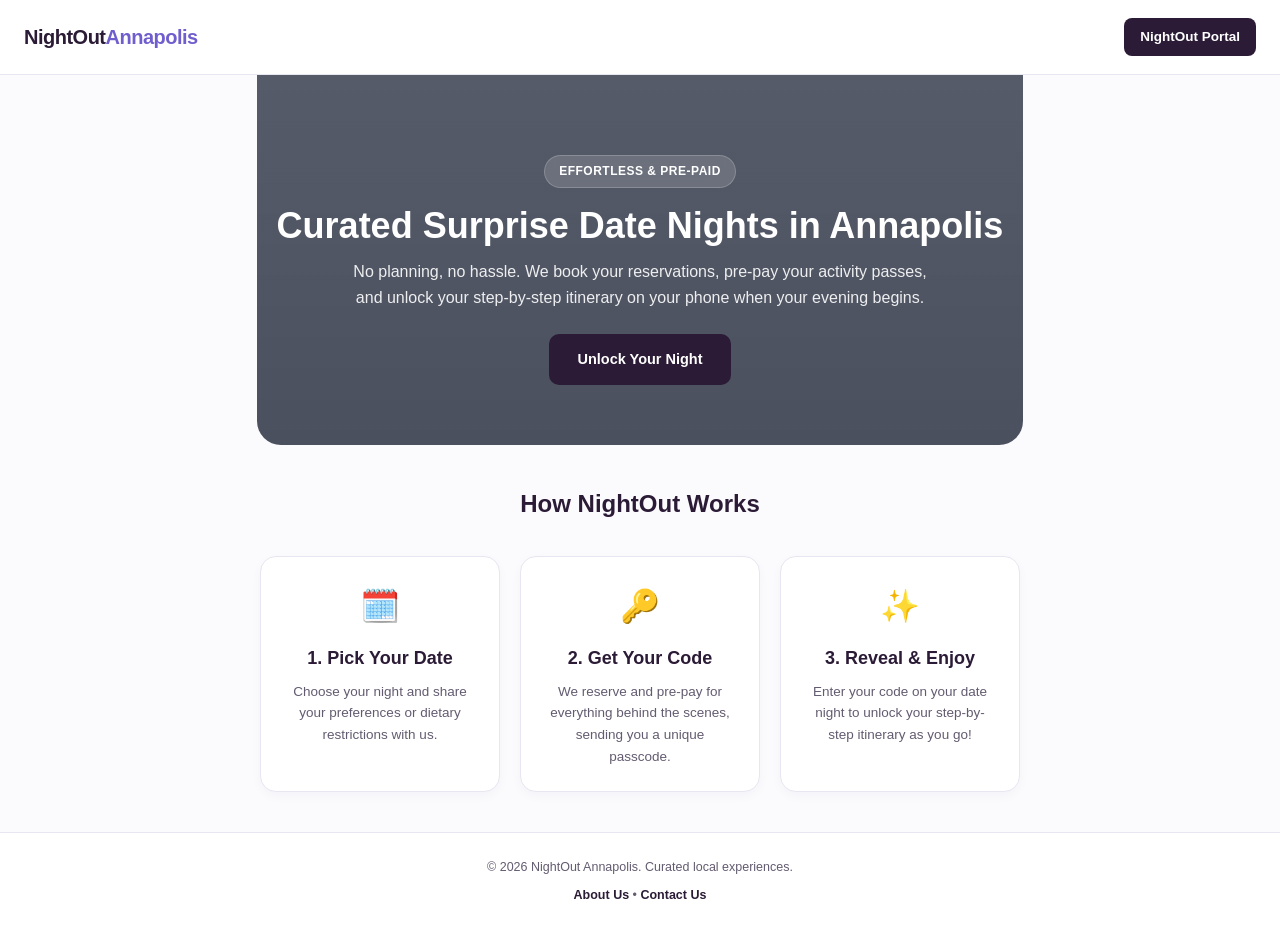
==== commit 35c75df6: "Update index.html" ====
--- a/index.html
+++ b/index.html
@@ -3,304 +3,108 @@
 <head>
     <meta charset="UTF-8">
     <meta name="viewport" content="width=device-width, initial-scale=1.0">
-    <title>NightOut Annapolis — Curated Secret Date Evenings</title>
-    
+    <title>NightOut Annapolis — Turnkey Surprise Date Nights</title>
+
     <link rel="icon" type="image/png" href="/favicon.png">
     <link rel="stylesheet" href="/styles.css">
 
     <meta property="og:type" content="website">
     <meta property="og:url" content="https://nightoutannapolis.github.io/">
-    <meta property="og:title" content="NightOut Annapolis — Effortless Date Nights">
-    <meta property="og:description" content="We plan a complete surprise date night for you in Annapolis. Simple, seamless, and stress-free.">
-    <meta property="og:image" content="https://images.unsplash.com/photo-1517248135467-4c7edcad34c4?auto=format&fit=crop&w=1200&q=80">
+    <meta property="og:title" content="NightOut Annapolis — Turnkey Surprise Date Nights">
+    <meta property="og:description" content="Effortless, pre-paid surprise date nights in Historic Annapolis & Eastport.">
+    <meta property="og:image" content="https://images.unsplash.com/photo-1517457373958-b7bdd4587205?auto=format&fit=crop&w=1200&q=80">
+
+    <style>
+        /* HERO WITH BACKGROUND IMAGE RESTORED */
+        .hero {
+            position: relative;
+            background: linear-gradient(rgba(15, 23, 42, 0.7), rgba(15, 23, 42, 0.75)), 
+                        url('https://images.unsplash.com/photo-1517457373958-b7bdd4587205?auto=format&fit=crop&w=1600&q=80') center/cover no-repeat;
+            color: #ffffff;
+            padding: 80px 20px 60px;
+            text-align: center;
+            border-radius: 0 0 24px 24px;
+        }
+
+        .hero h1 {
+            color: #ffffff;
+            font-size: 36px;
+            font-weight: 800;
+            line-height: 1.2;
+            margin-bottom: 12px;
+        }
+
+        .hero p {
+            color: rgba(255, 255, 255, 0.9);
+            font-size: 16px;
+            max-width: 600px;
+            margin: 0 auto 24px;
+        }
+
+        .hero-badge {
+            display: inline-block;
+            background: rgba(255, 255, 255, 0.15);
+            backdrop-filter: blur(8px);
+            color: #ffffff;
+            font-size: 12px;
+            font-weight: 700;
+            padding: 6px 14px;
+            border-radius: 20px;
+            text-transform: uppercase;
+            letter-spacing: 0.5px;
+            margin-bottom: 16px;
+            border: 1px solid rgba(255, 255, 255, 0.2);
+        }
+    </style>
 </head>
 <body>
 
     <header>
         <a href="/" class="logo">NightOut<span>Annapolis</span></a>
+        <!-- TOP NAVIGATION: Cleaned up to only feature the Portal button -->
         <div class="nav-links">
-            <a href="/about/" class="nav-btn secondary-nav">About</a>
-            <a href="/contact/" class="nav-btn secondary-nav">Contact</a>
             <a href="/tracker/" class="nav-btn primary-nav">NightOut Portal</a>
         </div>
     </header>
 
     <div class="hero">
-        <span class="hero-badge">Curated Date Evenings in Annapolis</span>
-        <h1>Stop Planning.<br>Start Experiencing.</h1>
-        <p>We plan a complete surprise date night for you. You just show up and unlock your itinerary steps on your phone as the night goes on.</p>
-        <div class="hero-actions">
-            <a href="/booking/" class="btn">Pick a Date & Time →</a>
-            <a href="/tracker/" class="btn btn-secondary">Open Passcode Portal</a>
-        </div>
+        <span class="hero-badge">Effortless & Pre-Paid</span>
+        <h1>Curated Surprise Date Nights in Annapolis</h1>
+        <p>No planning, no hassle. We book your reservations, pre-pay your activity passes, and unlock your step-by-step itinerary on your phone when your evening begins.</p>
+        <a href="/tracker/" class="btn" style="display: inline-block; width: auto; padding: 14px 28px; text-decoration: none;">Unlock Your Night</a>
     </div>
 
-    <main>
-        <!-- HOW IT WORKS -->
-        <section id="howItWorks">
-            <h2 class="section-title">How It Works in 4 Simple Steps</h2>
-            <p class="section-subtitle">No stress, no planning. We handle all the details for you.</p>
-            
-            <div class="grid-3" style="grid-template-columns: repeat(auto-fit, minmax(220px, 1fr));">
-                <div class="card-with-img">
-                    <img src="https://images.unsplash.com/photo-1516589178581-6cd7833ae3b2?auto=format&fit=crop&w=600&q=80" class="card-img" alt="Pick a date">
-                    <div class="card-body">
-                        <h3>Step 1: Pick Your Evening</h3>
-                        <p>Select your date and preferred start time directly on our website.</p>
-                    </div>
-                </div>
-                <div class="card-with-img">
-                    <img src="https://static3.depositphotos.com/1003631/209/i/450/depositphotos_2099183-stock-photo-fine-table-setting-in-gourmet.jpg" class="card-img" alt="Fill preferences form">
-                    <div class="card-body">
-                        <h3>Step 2: Share Preferences</h3>
-                        <p>Tell us your food choices and dietary needs so we pick the perfect spots for you.</p>
-                    </div>
-                </div>
-                <div class="card-with-img">
-                    <img src="https://images.unsplash.com/photo-1544025162-d76694265947?auto=format&fit=crop&w=600&q=80" class="card-img" alt="Secret Passcode">
-                    <div class="card-body">
-                        <h3>Step 3: Receive Your Code</h3>
-                        <p>We email you a secure passcode. Keep it ready for the night of your event!</p>
-                    </div>
-                </div>
+    <main style="max-width: 800px; padding: 40px 20px;">
+        <h2 style="text-align: center; font-size: 24px; font-weight: 800; color: var(--primary); margin-bottom: 32px;">How NightOut Works</h2>
+
+        <div style="display: grid; grid-template-columns: repeat(auto-fit, minmax(220px, 1fr)); gap: 20px;">
+            <div class="form-modal-card" style="text-align: center; padding: 24px;">
+                <div style="font-size: 32px; margin-bottom: 12px;">🗓️</div>
+                <h3 style="font-size: 18px; font-weight: 800; margin-bottom: 8px;">1. Pick Your Date</h3>
+                <p style="font-size: 13.5px; color: var(--text-muted);">Choose your night and share your preferences or dietary restrictions with us.</p>
             </div>
 
-            <!-- PORTAL STEP -->
-            <div style="background: #e6f7f3; border: 2px solid #2b1b36; border-radius: 16px; padding: 24px; margin-top: 24px; text-align: center;">
-                <h3 style="font-size: 20px; font-weight: 900; color: #2b1b36; margin-bottom: 8px;">Step 4: Unlock Your Experience 🔑</h3>
-                <p style="font-size: 15px; color: #2b1b36; max-width: 600px; margin: 0 auto; line-height: 1.6;">
-                    When your date night begins, enter your code into the <strong>NightOut Portal</strong> on your phone.
-                    <br><br>
-                    Your live dashboard reveals where to go, displays your activity passes, and provides exclusive perks at each destination.
-                </p>
+            <div class="form-modal-card" style="text-align: center; padding: 24px;">
+                <div style="font-size: 32px; margin-bottom: 12px;">🔑</div>
+                <h3 style="font-size: 18px; font-weight: 800; margin-bottom: 8px;">2. Get Your Code</h3>
+                <p style="font-size: 13.5px; color: var(--text-muted);">We reserve and pre-pay for everything behind the scenes, sending you a unique passcode.</p>
             </div>
-        </section>
 
-        <!-- SAMPLE ITINERARY -->
-        <section style="margin-top: 40px;">
-            <h2 class="section-title">Sample Itinerary Outline</h2>
-            <p class="section-subtitle">Here is an example of how your evening flows.</p>
-
-            <div class="sample-box">
-                <div class="sample-step">
-                    <div class="sample-time">5:30 PM</div>
-                    <div class="sample-desc">
-                        <h4>Stop 1: Evening Activity</h4>
-                        <p>Enjoy a boat ride or guided tour. Your entry passes are pre-paid and ready on your phone.</p>
-                    </div>
-                </div>
-                <div class="sample-step">
-                    <div class="sample-time">7:15 PM</div>
-                    <div class="sample-desc">
-                        <h4>Stop 2: Dinner & Drinks</h4>
-                        <p>Head to a top local restaurant nearby. Show your phone voucher for an included drink or appetizer perk.</p>
-                    </div>
-                </div>
-                <div class="sample-step">
-                    <div class="sample-time">9:00 PM</div>
-                    <div class="sample-desc">
-                        <h4>Stop 3: Nightcap or Dessert</h4>
-                        <p>Wrap up your evening with dessert or drinks near the waterfront.</p>
-                    </div>
-                </div>
+            <div class="form-modal-card" style="text-align: center; padding: 24px;">
+                <div style="font-size: 32px; margin-bottom: 12px;">✨</div>
+                <h3 style="font-size: 18px; font-weight: 800; margin-bottom: 8px;">3. Reveal & Enjoy</h3>
+                <p style="font-size: 13.5px; color: var(--text-muted);">Enter your code on your date night to unlock your step-by-step itinerary as you go!</p>
             </div>
-        </section>
-
-        <!-- BOOKING ACTION -->
-        <section id="bookingSection" style="margin-top: 40px;">
-            <div id="bookingCard" class="form-modal-card" style="text-align: center;">
-                <h3 style="font-size: 22px; font-weight: 900; margin-bottom: 8px; color: var(--primary);">Ready for an Effortless Night Out?</h3>
-                <p style="font-size: 14px; color: var(--text-muted); margin-bottom: 20px;">Check current openings for this week and reserve your slot.</p>
-                <a href="/booking/" class="btn" style="font-size: 16px; padding: 14px 28px;">View Available Dates & Times →</a>
-            </div>
-        </section>
-
-        <!-- EMAIL WAITLIST -->
-        <section style="margin-top: 32px;">
-            <div class="form-modal-card" style="background: var(--sage); border: 1px solid rgba(43, 27, 54, 0.08); text-align: center;">
-                <h3 style="font-size: 18px; font-weight: 800; margin-bottom: 6px; color: var(--primary);">Join Our Update List</h3>
-                <p style="font-size: 13px; color: var(--text-muted); margin-bottom: 16px;">Enter your email below to receive notifications when new reservation slots open up.</p>
-                
-                <form id="landingEmailForm" onsubmit="handleEmailSubmit(event, 'landingStatus', 'Landing Page')" style="display: flex; flex-direction: column; gap: 10px; max-width: 400px; margin: 0 auto;">
-                    <input type="email" placeholder="Enter your email address" required style="padding: 12px; font-size: 14px; border-radius: 8px; border: 1px solid var(--border-color);">
-                    <button type="submit" class="btn">Subscribe for Updates</button>
-                </form>
-                <div id="landingStatus" style="display: none; margin-top: 10px; font-size: 13px; font-weight: 700; color: #10b981;">Thank you. You have been added to our list.</div>
-            </div>
-        </section>
-
-        <!-- REFINED FAQ -->
-        <section style="margin-top: 48px;">
-            <h2 class="section-title">Frequently Asked Questions</h2>
-            <p class="section-subtitle">Click any question below to read the details.</p>
-
-            <div class="faq-container">
-                <div class="faq-item">
-                    <div class="faq-question">What is included in the curation fee? <span class="faq-icon">+</span></div>
-                    <div class="faq-answer">Your fee covers full itinerary planning, reservations, activity entry passes, and exclusive discounts or vouchers at selected partner locations.</div>
-                </div>
-                <div class="faq-item">
-                    <div class="faq-question">How are dietary restrictions or special accommodations handled? <span class="faq-icon">+</span></div>
-                    <div class="faq-answer">After booking, you will complete a quick preference form where you can list allergies, dietary restrictions, or mobility requirements. We tailor every stop to meet your needs.</div>
-                </div>
-                <div class="faq-item">
-                    <div class="faq-question">How do we access our itinerary on the night of the date? <span class="faq-icon">+</span></div>
-                    <div class="faq-answer">We send a unique passcode to your email. On your date night, visit the NightOut Portal on your smartphone and enter your code to view your schedule and access vouchers.</div>
-                </div>
-                <div class="faq-item">
-                    <div class="faq-question">Where are the date night locations situated? <span class="faq-icon">+</span></div>
-                    <div class="faq-answer">All curated stops are located within close proximity in Historic Annapolis and Eastport, allowing for an easy walk or short drive between destinations.</div>
-                </div>
-            </div>
-        </section>
+        </div>
     </main>
 
-    <!-- 30-SECOND POPUP MODAL -->
-    <div id="emailPopup" class="popup-overlay">
-        <div class="popup-content">
-            <button class="popup-close" onclick="closePopup()">&times;</button>
-            <h3 style="font-size: 20px; font-weight: 900; color: #2b1b36; margin-bottom: 8px;">Stay Up to Date! 🥂</h3>
-            <p style="font-size: 13.5px; color: #635b70; margin-bottom: 20px; line-height: 1.5;">
-                Be the first to know when new secret date night slots open in Annapolis!
-            </p>
-            
-            <form id="popupEmailForm" onsubmit="handlePopupEmailSubmit(event)" style="display: flex; flex-direction: column; gap: 10px;">
-                <input type="email" placeholder="Enter your email address" required style="padding: 12px; font-size: 14px; border-radius: 8px; border: 1px solid #e8e6f0; outline: none;">
-                <button type="submit" class="btn" style="width: 100%;">Get Updates</button>
-            </form>
-            <div id="popupStatus" style="display: none; margin-top: 12px; font-size: 13px; font-weight: 700; color: #10b981;">
-                Thank you! You have been added to our list.
-            </div>
-        </div>
-    </div>
-
+    <!-- FOOTER: Keeps the About Us and Contact Us links at the bottom -->
     <footer>
         &copy; 2026 NightOut Annapolis. Curated local experiences.
-        <div style="margin-top: 6px;">
+        <div style="margin-top: 8px;">
             <a href="/about/">About Us</a> • <a href="/contact/">Contact Us</a>
         </div>
     </footer>
 
-    <script>
-        const GOOGLE_SCRIPT_URL = "https://script.google.com/macros/s/AKfycbzK5qTseJuvbgz7uOT056mxcE2o-JESYaNkLnEhcASWbCfFkzxJ-SFBcqgxnPk8jW7-/exec";
-
-        // FAQ Toggle
-        document.querySelectorAll('.faq-question').forEach(q => {
-            q.addEventListener('click', () => {
-                q.parentElement.classList.toggle('active');
-            });
-        });
-
-        // Form Submission Handler
-        function handleEmailSubmit(event, statusId, sourcePage) {
-            event.preventDefault();
-            const form = event.target;
-            const emailInput = form.querySelector('input[type="email"]');
-            const submitBtn = form.querySelector('button');
-            const statusDiv = document.getElementById(statusId);
-
-            if (!emailInput || !emailInput.value) return;
-
-            const userEmail = emailInput.value.trim();
-            submitBtn.textContent = "Saving...";
-            submitBtn.disabled = true;
-
-            const payload = {
-                action: "subscribeEmail",
-                email: userEmail,
-                source: sourcePage || "Landing Page"
-            };
-
-            fetch(GOOGLE_SCRIPT_URL, {
-                method: "POST",
-                mode: "cors",
-                headers: { "Content-Type": "text/plain" },
-                body: JSON.stringify(payload)
-            })
-            .then(res => res.json())
-            .then(data => {
-                statusDiv.style.display = 'block';
-                statusDiv.textContent = "Thank you. You have been added to our list.";
-                form.reset();
-                submitBtn.textContent = "Subscribe for Updates";
-                submitBtn.disabled = false;
-            })
-            .catch(err => {
-                console.error("Error saving email:", err);
-                statusDiv.style.display = 'block';
-                statusDiv.textContent = "Thank you. You have been added to our list.";
-                form.reset();
-                submitBtn.textContent = "Subscribe for Updates";
-                submitBtn.disabled = false;
-            });
-        }
-
-        // POPUP LOGIC (30 Seconds Delay)
-        window.addEventListener('DOMContentLoaded', () => {
-            if (!sessionStorage.getItem('nightout_popup_dismissed')) {
-                setTimeout(() => {
-                    const popup = document.getElementById('emailPopup');
-                    if (popup) popup.classList.add('active');
-                }, 30000);
-            }
-        });
-
-        function closePopup() {
-            const popup = document.getElementById('emailPopup');
-            if (popup) popup.classList.remove('active');
-            sessionStorage.setItem('nightout_popup_dismissed', 'true');
-        }
-
-        function handlePopupEmailSubmit(event) {
-            event.preventDefault();
-            const form = event.target;
-            const emailInput = form.querySelector('input[type="email"]');
-            const submitBtn = form.querySelector('button');
-            const statusDiv = document.getElementById('popupStatus');
-
-            if (!emailInput || !emailInput.value) return;
-
-            const userEmail = emailInput.value.trim();
-            submitBtn.textContent = "Saving...";
-            submitBtn.disabled = true;
-
-            const payload = {
-                action: "subscribeEmail",
-                email: userEmail,
-                source: "30-Sec Popup"
-            };
-
-            fetch(GOOGLE_SCRIPT_URL, {
-                method: "POST",
-                mode: "cors",
-                headers: { "Content-Type": "text/plain" },
-                body: JSON.stringify(payload)
-            })
-            .then(res => res.json())
-            .then(data => {
-                statusDiv.style.display = 'block';
-                statusDiv.textContent = "Thank you! You have been added to our list.";
-                form.reset();
-                submitBtn.textContent = "Get Updates";
-                submitBtn.disabled = false;
-
-                setTimeout(() => {
-                    closePopup();
-                }, 2500);
-            })
-            .catch(err => {
-                console.error("Error saving email:", err);
-                statusDiv.style.display = 'block';
-                statusDiv.textContent = "Thank you! You have been added to our list.";
-                form.reset();
-                submitBtn.textContent = "Get Updates";
-                submitBtn.disabled = false;
-
-                setTimeout(() => {
-                    closePopup();
-                }, 2500);
-            });
-        }
-    </script>
 </body>
 </html>
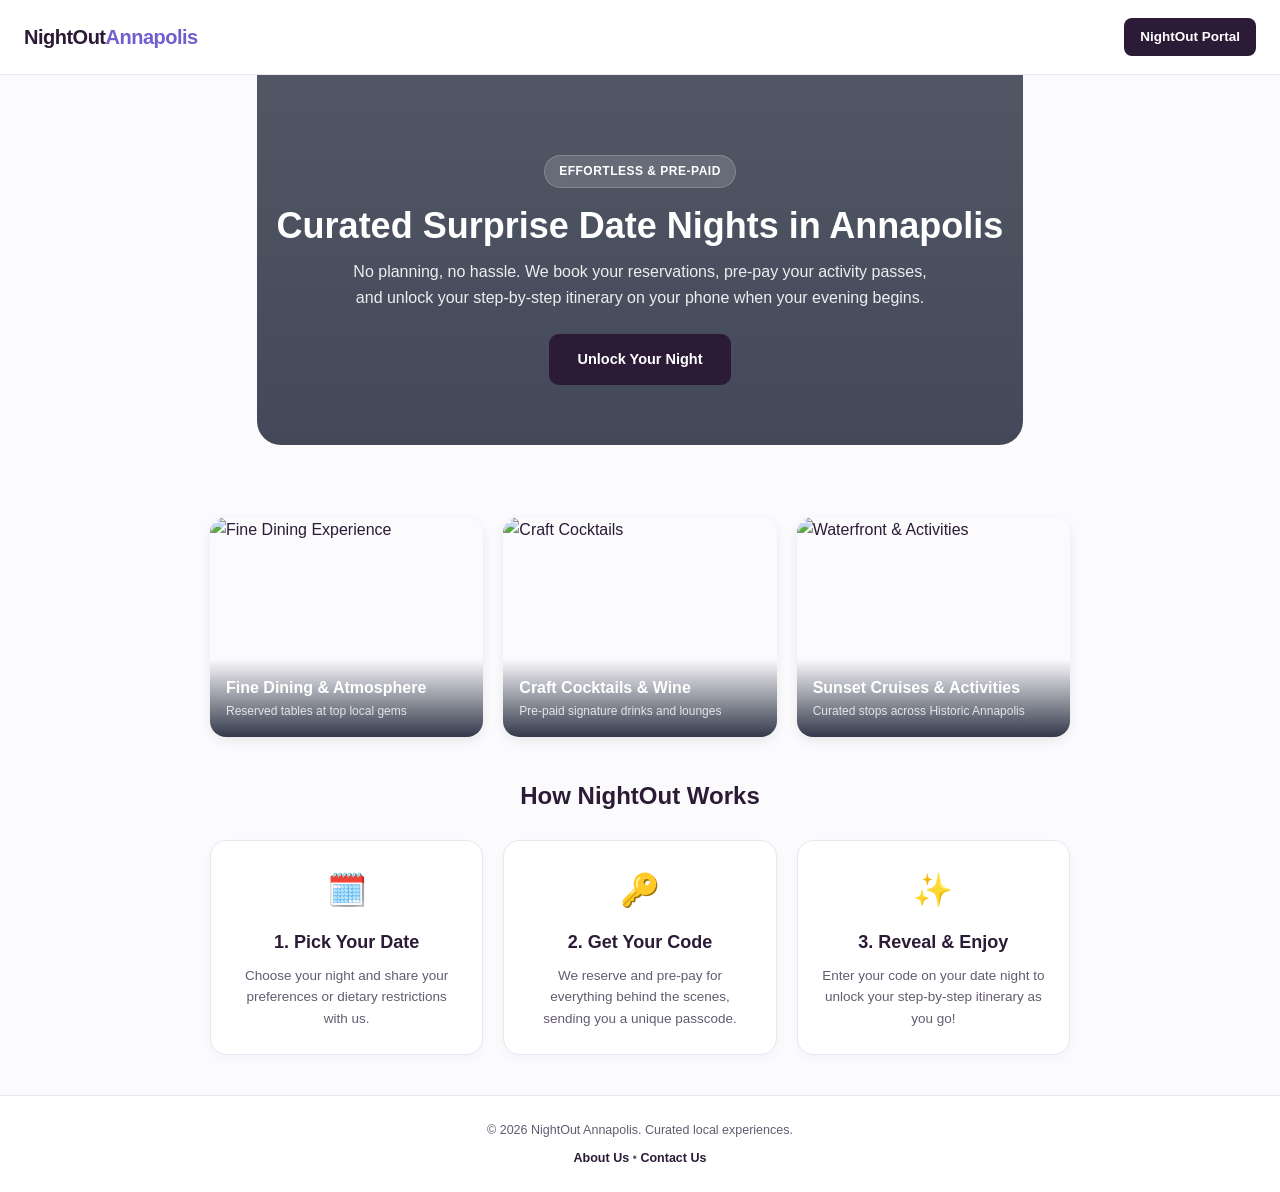
==== commit 69392c0f: "Update index.html" ====
--- a/index.html
+++ b/index.html
@@ -15,10 +15,10 @@
     <meta property="og:image" content="https://images.unsplash.com/photo-1517457373958-b7bdd4587205?auto=format&fit=crop&w=1200&q=80">
 
     <style>
-        /* HERO WITH BACKGROUND IMAGE RESTORED */
+        /* HERO SECTION */
         .hero {
             position: relative;
-            background: linear-gradient(rgba(15, 23, 42, 0.7), rgba(15, 23, 42, 0.75)), 
+            background: linear-gradient(rgba(15, 23, 42, 0.72), rgba(15, 23, 42, 0.78)), 
                         url('https://images.unsplash.com/photo-1517457373958-b7bdd4587205?auto=format&fit=crop&w=1600&q=80') center/cover no-repeat;
             color: #ffffff;
             padding: 80px 20px 60px;
@@ -55,13 +55,61 @@
             margin-bottom: 16px;
             border: 1px solid rgba(255, 255, 255, 0.2);
         }
+
+        /* FEATURE PHOTO GRID */
+        .photo-grid {
+            display: grid;
+            grid-template-columns: repeat(auto-fit, minmax(240px, 1fr));
+            gap: 20px;
+            margin: 32px 0 40px;
+        }
+
+        .photo-card {
+            position: relative;
+            border-radius: 16px;
+            overflow: hidden;
+            box-shadow: 0 4px 12px rgba(0, 0, 0, 0.08);
+            height: 220px;
+        }
+
+        .photo-card img {
+            width: 100%;
+            height: 100%;
+            object-fit: cover;
+            transition: transform 0.3s ease;
+        }
+
+        .photo-card:hover img {
+            transform: scale(1.05);
+        }
+
+        .photo-card-overlay {
+            position: absolute;
+            bottom: 0;
+            left: 0;
+            right: 0;
+            background: linear-gradient(transparent, rgba(15, 23, 42, 0.85));
+            padding: 16px;
+            color: #ffffff;
+        }
+
+        .photo-card-overlay h4 {
+            font-size: 16px;
+            font-weight: 800;
+            margin-bottom: 2px;
+        }
+
+        .photo-card-overlay p {
+            font-size: 12px;
+            color: rgba(255, 255, 255, 0.8);
+        }
     </style>
 </head>
 <body>
 
     <header>
         <a href="/" class="logo">NightOut<span>Annapolis</span></a>
-        <!-- TOP NAVIGATION: Cleaned up to only feature the Portal button -->
+        <!-- TOP NAVIGATION: Only the Portal Button -->
         <div class="nav-links">
             <a href="/tracker/" class="nav-btn primary-nav">NightOut Portal</a>
         </div>
@@ -74,8 +122,37 @@
         <a href="/tracker/" class="btn" style="display: inline-block; width: auto; padding: 14px 28px; text-decoration: none;">Unlock Your Night</a>
     </div>
 
-    <main style="max-width: 800px; padding: 40px 20px;">
-        <h2 style="text-align: center; font-size: 24px; font-weight: 800; color: var(--primary); margin-bottom: 32px;">How NightOut Works</h2>
+    <main style="max-width: 900px; padding: 40px 20px;">
+        
+        <!-- FEATURED EXPERIENCE PHOTOS -->
+        <div class="photo-grid">
+            <div class="photo-card">
+                <img src="https://images.unsplash.com/photo-1559339352-11d035aa65de?auto=format&fit=crop&w=800&q=80" alt="Fine Dining Experience">
+                <div class="photo-card-overlay">
+                    <h4>Fine Dining & Atmosphere</h4>
+                    <p>Reserved tables at top local gems</p>
+                </div>
+            </div>
+
+            <div class="photo-card">
+                <img src="https://images.unsplash.com/photo-1514362545857-3bc16c4c7d1b?auto=format&fit=crop&w=800&q=80" alt="Craft Cocktails">
+                <div class="photo-card-overlay">
+                    <h4>Craft Cocktails & Wine</h4>
+                    <p>Pre-paid signature drinks and lounges</p>
+                </div>
+            </div>
+
+            <div class="photo-card">
+                <img src="https://images.unsplash.com/photo-1507525428034-b723cf961d3e?auto=format&fit=crop&w=800&q=80" alt="Waterfront & Activities">
+                <div class="photo-card-overlay">
+                    <h4>Sunset Cruises & Activities</h4>
+                    <p>Curated stops across Historic Annapolis</p>
+                </div>
+            </div>
+        </div>
+
+        <!-- HOW IT WORKS SECTION -->
+        <h2 style="text-align: center; font-size: 24px; font-weight: 800; color: var(--primary); margin-bottom: 24px;">How NightOut Works</h2>
 
         <div style="display: grid; grid-template-columns: repeat(auto-fit, minmax(220px, 1fr)); gap: 20px;">
             <div class="form-modal-card" style="text-align: center; padding: 24px;">
@@ -98,7 +175,7 @@
         </div>
     </main>
 
-    <!-- FOOTER: Keeps the About Us and Contact Us links at the bottom -->
+    <!-- FOOTER LINKS -->
     <footer>
         &copy; 2026 NightOut Annapolis. Curated local experiences.
         <div style="margin-top: 8px;">
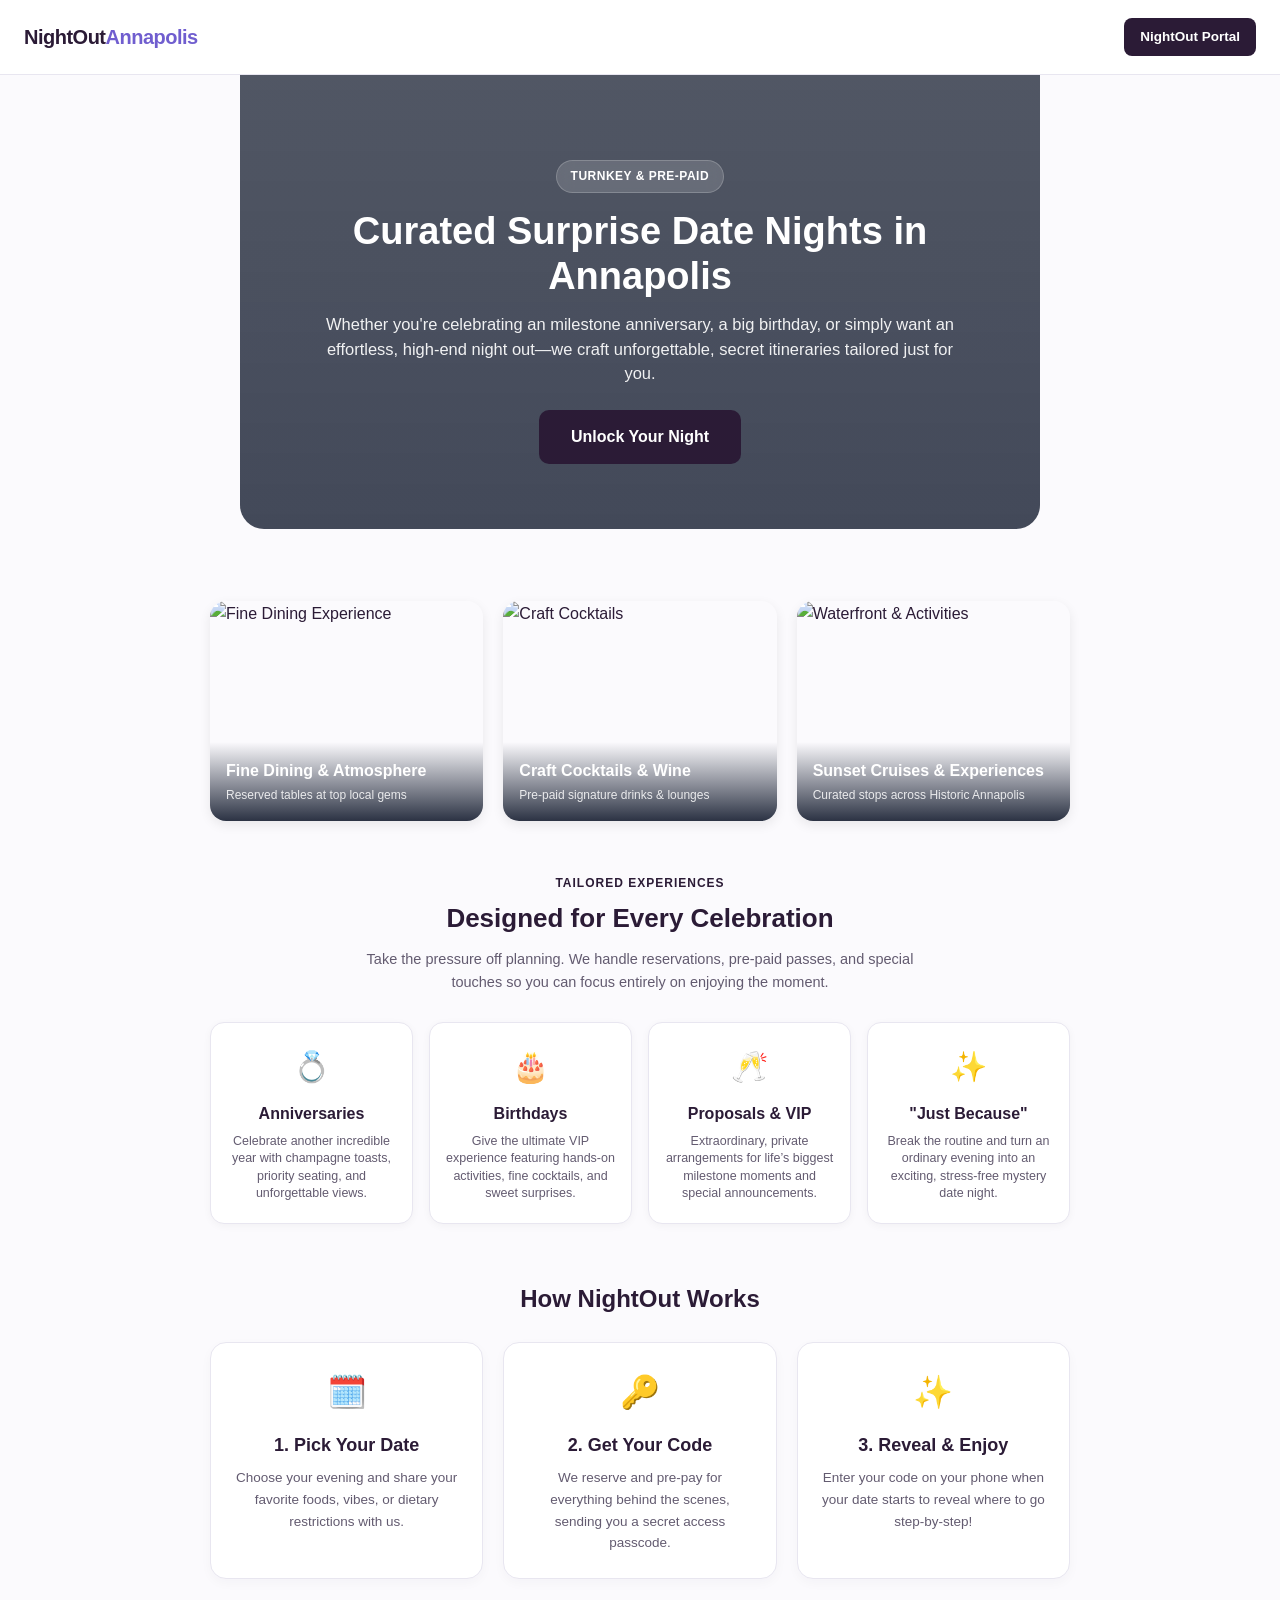
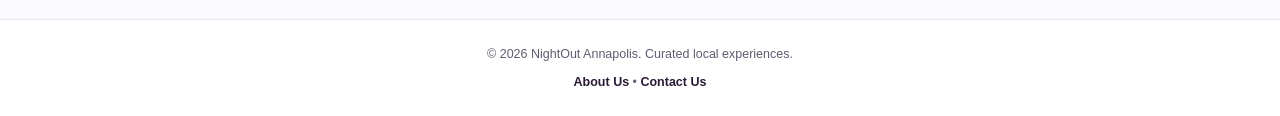
==== commit 7732b18a: "Update index.html" ====
--- a/index.html
+++ b/index.html
@@ -11,7 +11,7 @@
     <meta property="og:type" content="website">
     <meta property="og:url" content="https://nightoutannapolis.github.io/">
     <meta property="og:title" content="NightOut Annapolis — Turnkey Surprise Date Nights">
-    <meta property="og:description" content="Effortless, pre-paid surprise date nights in Historic Annapolis & Eastport.">
+    <meta property="og:description" content="Effortless, pre-paid surprise date nights in Historic Annapolis & Eastport. Perfect for anniversaries, birthdays, proposals, and special celebrations.">
     <meta property="og:image" content="https://images.unsplash.com/photo-1517457373958-b7bdd4587205?auto=format&fit=crop&w=1200&q=80">
 
     <style>
@@ -21,24 +21,25 @@
             background: linear-gradient(rgba(15, 23, 42, 0.72), rgba(15, 23, 42, 0.78)), 
                         url('https://images.unsplash.com/photo-1517457373958-b7bdd4587205?auto=format&fit=crop&w=1600&q=80') center/cover no-repeat;
             color: #ffffff;
-            padding: 80px 20px 60px;
+            padding: 85px 20px 65px;
             text-align: center;
             border-radius: 0 0 24px 24px;
         }
 
         .hero h1 {
             color: #ffffff;
-            font-size: 36px;
+            font-size: 38px;
             font-weight: 800;
             line-height: 1.2;
             margin-bottom: 12px;
         }
 
         .hero p {
-            color: rgba(255, 255, 255, 0.9);
-            font-size: 16px;
-            max-width: 600px;
+            color: rgba(255, 255, 255, 0.92);
+            font-size: 16.5px;
+            max-width: 640px;
             margin: 0 auto 24px;
+            line-height: 1.5;
         }
 
         .hero-badge {
@@ -61,7 +62,7 @@
             display: grid;
             grid-template-columns: repeat(auto-fit, minmax(240px, 1fr));
             gap: 20px;
-            margin: 32px 0 40px;
+            margin: 32px 0 48px;
         }
 
         .photo-card {
@@ -88,7 +89,7 @@
             bottom: 0;
             left: 0;
             right: 0;
-            background: linear-gradient(transparent, rgba(15, 23, 42, 0.85));
+            background: linear-gradient(transparent, rgba(15, 23, 42, 0.88));
             padding: 16px;
             color: #ffffff;
         }
@@ -101,7 +102,48 @@
 
         .photo-card-overlay p {
             font-size: 12px;
-            color: rgba(255, 255, 255, 0.8);
+            color: rgba(255, 255, 255, 0.85);
+        }
+
+        /* OCCASIONS GRID */
+        .occasions-grid {
+            display: grid;
+            grid-template-columns: repeat(auto-fit, minmax(180px, 1fr));
+            gap: 16px;
+            margin-top: 20px;
+        }
+
+        .occasion-card {
+            background: #ffffff;
+            border: 1px solid var(--border-color);
+            border-radius: 14px;
+            padding: 20px 16px;
+            text-align: center;
+            box-shadow: 0 2px 8px rgba(0, 0, 0, 0.04);
+            transition: transform 0.2s ease, box-shadow 0.2s ease;
+        }
+
+        .occasion-card:hover {
+            transform: translateY(-3px);
+            box-shadow: 0 6px 16px rgba(0, 0, 0, 0.08);
+        }
+
+        .occasion-icon {
+            font-size: 30px;
+            margin-bottom: 10px;
+        }
+
+        .occasion-title {
+            font-size: 16px;
+            font-weight: 800;
+            color: var(--primary);
+            margin-bottom: 6px;
+        }
+
+        .occasion-desc {
+            font-size: 12.5px;
+            color: var(--text-muted);
+            line-height: 1.4;
         }
     </style>
 </head>
@@ -109,17 +151,17 @@
 
     <header>
         <a href="/" class="logo">NightOut<span>Annapolis</span></a>
-        <!-- TOP NAVIGATION: Only the Portal Button -->
+        <!-- TOP NAVIGATION: Only Portal Button -->
         <div class="nav-links">
             <a href="/tracker/" class="nav-btn primary-nav">NightOut Portal</a>
         </div>
     </header>
 
     <div class="hero">
-        <span class="hero-badge">Effortless & Pre-Paid</span>
+        <span class="hero-badge">Turnkey & Pre-Paid</span>
         <h1>Curated Surprise Date Nights in Annapolis</h1>
-        <p>No planning, no hassle. We book your reservations, pre-pay your activity passes, and unlock your step-by-step itinerary on your phone when your evening begins.</p>
-        <a href="/tracker/" class="btn" style="display: inline-block; width: auto; padding: 14px 28px; text-decoration: none;">Unlock Your Night</a>
+        <p>Whether you're celebrating an milestone anniversary, a big birthday, or simply want an effortless, high-end night out—we craft unforgettable, secret itineraries tailored just for you.</p>
+        <a href="/tracker/" class="btn" style="display: inline-block; width: auto; padding: 14px 32px; text-decoration: none; font-size: 16px;">Unlock Your Night</a>
     </div>
 
     <main style="max-width: 900px; padding: 40px 20px;">
@@ -138,41 +180,79 @@
                 <img src="https://images.unsplash.com/photo-1514362545857-3bc16c4c7d1b?auto=format&fit=crop&w=800&q=80" alt="Craft Cocktails">
                 <div class="photo-card-overlay">
                     <h4>Craft Cocktails & Wine</h4>
-                    <p>Pre-paid signature drinks and lounges</p>
+                    <p>Pre-paid signature drinks & lounges</p>
                 </div>
             </div>
 
             <div class="photo-card">
                 <img src="https://images.unsplash.com/photo-1507525428034-b723cf961d3e?auto=format&fit=crop&w=800&q=80" alt="Waterfront & Activities">
                 <div class="photo-card-overlay">
-                    <h4>Sunset Cruises & Activities</h4>
+                    <h4>Sunset Cruises & Experiences</h4>
                     <p>Curated stops across Historic Annapolis</p>
                 </div>
             </div>
         </div>
 
+        <!-- PERFECT FOR EVERY OCCASION SECTION -->
+        <section style="margin-bottom: 56px;">
+            <div style="text-align: center; margin-bottom: 28px;">
+                <span style="font-size: 12px; font-weight: 800; text-transform: uppercase; letter-spacing: 1px; color: var(--accent);">Tailored Experiences</span>
+                <h2 style="font-size: 26px; font-weight: 800; color: var(--primary); margin-top: 4px;">Designed for Every Celebration</h2>
+                <p style="font-size: 14.5px; color: var(--text-muted); max-width: 580px; margin: 8px auto 0;">Take the pressure off planning. We handle reservations, pre-paid passes, and special touches so you can focus entirely on enjoying the moment.</p>
+            </div>
+
+            <div class="occasions-grid">
+                <div class="occasion-card">
+                    <div class="occasion-icon">💍</div>
+                    <div class="occasion-title">Anniversaries</div>
+                    <div class="occasion-desc">Celebrate another incredible year with champagne toasts, priority seating, and unforgettable views.</div>
+                </div>
+
+                <div class="occasion-card">
+                    <div class="occasion-icon">🎂</div>
+                    <div class="occasion-title">Birthdays</div>
+                    <div class="occasion-desc">Give the ultimate VIP experience featuring hands-on activities, fine cocktails, and sweet surprises.</div>
+                </div>
+
+                <div class="occasion-card">
+                    <div class="occasion-icon">🥂</div>
+                    <div class="occasion-title">Proposals & VIP</div>
+                    <div class="occasion-desc">Extraordinary, private arrangements for life’s biggest milestone moments and special announcements.</div>
+                </div>
+
+                <div class="occasion-card">
+                    <div class="occasion-icon">✨</div>
+                    <div class="occasion-title">"Just Because"</div>
+                    <div class="occasion-desc">Break the routine and turn an ordinary evening into an exciting, stress-free mystery date night.</div>
+                </div>
+            </div>
+        </section>
+
         <!-- HOW IT WORKS SECTION -->
-        <h2 style="text-align: center; font-size: 24px; font-weight: 800; color: var(--primary); margin-bottom: 24px;">How NightOut Works</h2>
-
-        <div style="display: grid; grid-template-columns: repeat(auto-fit, minmax(220px, 1fr)); gap: 20px;">
-            <div class="form-modal-card" style="text-align: center; padding: 24px;">
-                <div style="font-size: 32px; margin-bottom: 12px;">🗓️</div>
-                <h3 style="font-size: 18px; font-weight: 800; margin-bottom: 8px;">1. Pick Your Date</h3>
-                <p style="font-size: 13.5px; color: var(--text-muted);">Choose your night and share your preferences or dietary restrictions with us.</p>
-            </div>
-
-            <div class="form-modal-card" style="text-align: center; padding: 24px;">
-                <div style="font-size: 32px; margin-bottom: 12px;">🔑</div>
-                <h3 style="font-size: 18px; font-weight: 800; margin-bottom: 8px;">2. Get Your Code</h3>
-                <p style="font-size: 13.5px; color: var(--text-muted);">We reserve and pre-pay for everything behind the scenes, sending you a unique passcode.</p>
-            </div>
-
-            <div class="form-modal-card" style="text-align: center; padding: 24px;">
-                <div style="font-size: 32px; margin-bottom: 12px;">✨</div>
-                <h3 style="font-size: 18px; font-weight: 800; margin-bottom: 8px;">3. Reveal & Enjoy</h3>
-                <p style="font-size: 13.5px; color: var(--text-muted);">Enter your code on your date night to unlock your step-by-step itinerary as you go!</p>
-            </div>
-        </div>
+        <section>
+            <h2 style="text-align: center; font-size: 24px; font-weight: 800; color: var(--primary); margin-bottom: 24px;">How NightOut Works</h2>
+
+            <div style="display: grid; grid-template-columns: repeat(auto-fit, minmax(220px, 1fr)); gap: 20px;">
+                <div class="form-modal-card" style="text-align: center; padding: 24px;">
+                    <div style="font-size: 32px; margin-bottom: 12px;">🗓️</div>
+                    <h3 style="font-size: 18px; font-weight: 800; margin-bottom: 8px;">1. Pick Your Date</h3>
+                    <p style="font-size: 13.5px; color: var(--text-muted);">Choose your evening and share your favorite foods, vibes, or dietary restrictions with us.</p>
+                </div>
+
+                <div class="form-modal-card" style="text-align: center; padding: 24px;">
+                    <div style="font-size: 32px; margin-bottom: 12px;">🔑</div>
+                    <h3 style="font-size: 18px; font-weight: 800; margin-bottom: 8px;">2. Get Your Code</h3>
+                    <p style="font-size: 13.5px; color: var(--text-muted);">We reserve and pre-pay for everything behind the scenes, sending you a secret access passcode.</p>
+                </div>
+
+                <div class="form-modal-card" style="text-align: center; padding: 24px;">
+                    <div style="font-size: 32px; margin-bottom: 12px;">✨</div>
+                    <h3 style="font-size: 18px; font-weight: 800; margin-bottom: 8px;">3. Reveal & Enjoy</h3>
+                    <p style="font-size: 13.5px; color: var(--text-muted);">Enter your code on your phone when your date starts to reveal where to go step-by-step!</p>
+                </div>
+            </div>
+        </section>
+
     </main>
 
     <!-- FOOTER LINKS -->
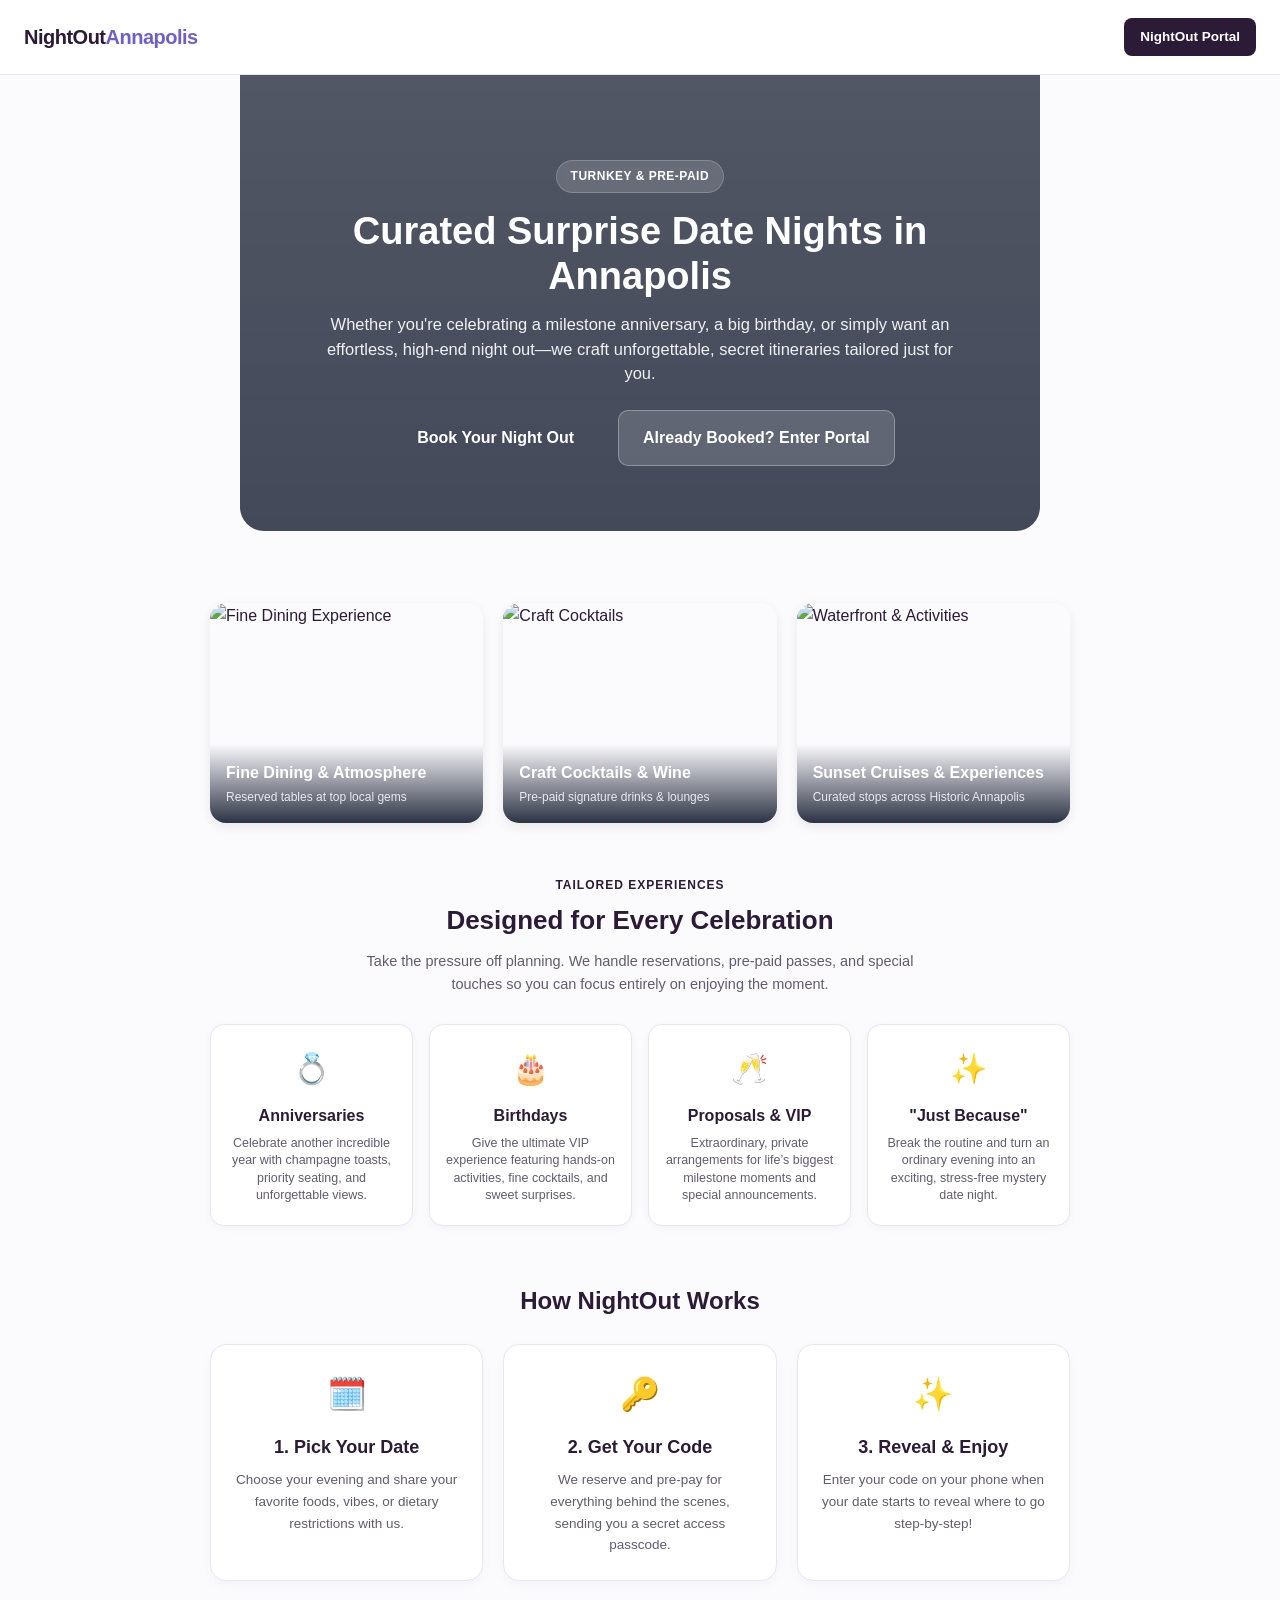
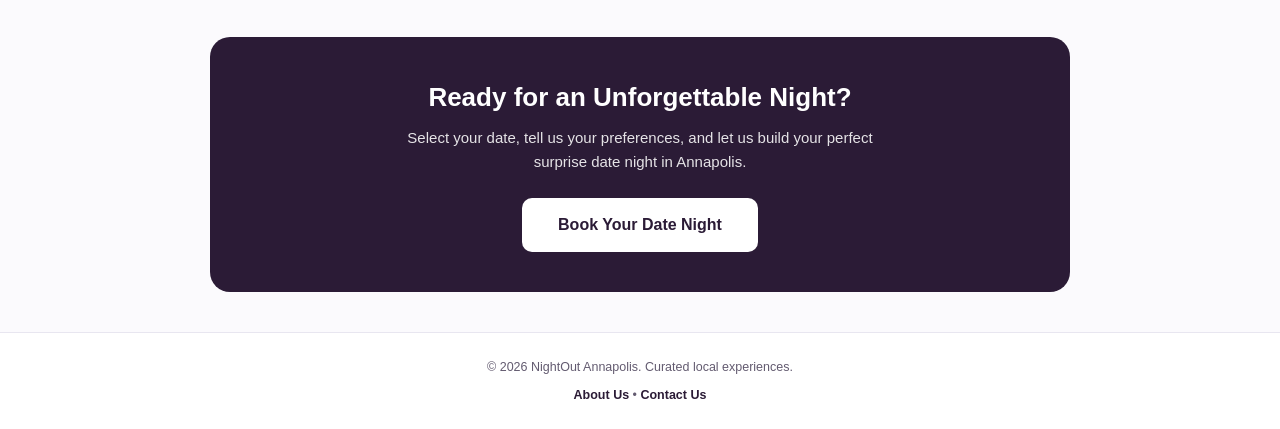
==== commit f37314e3: "Update index.html" ====
--- a/index.html
+++ b/index.html
@@ -3,7 +3,7 @@
 <head>
     <meta charset="UTF-8">
     <meta name="viewport" content="width=device-width, initial-scale=1.0">
-    <title>NightOut Annapolis — Turnkey Surprise Date Nights</title>
+    <title>NightOut Annapolis — Date Nights Made Easy</title>
 
     <link rel="icon" type="image/png" href="/favicon.png">
     <link rel="stylesheet" href="/styles.css">
@@ -57,6 +57,14 @@
             border: 1px solid rgba(255, 255, 255, 0.2);
         }
 
+        .hero-actions {
+            display: flex;
+            gap: 12px;
+            justify-content: center;
+            align-items: center;
+            flex-wrap: wrap;
+        }
+
         /* FEATURE PHOTO GRID */
         .photo-grid {
             display: grid;
@@ -145,13 +153,37 @@
             color: var(--text-muted);
             line-height: 1.4;
         }
+
+        /* BOTTOM CTA BOX */
+        .cta-banner {
+            background: var(--primary);
+            color: #ffffff;
+            border-radius: 20px;
+            padding: 40px 24px;
+            text-align: center;
+            margin-top: 56px;
+        }
+
+        .cta-banner h2 {
+            color: #ffffff;
+            font-size: 26px;
+            font-weight: 800;
+            margin-bottom: 8px;
+        }
+
+        .cta-banner p {
+            color: rgba(255, 255, 255, 0.88);
+            font-size: 15px;
+            max-width: 500px;
+            margin: 0 auto 24px;
+        }
     </style>
 </head>
 <body>
 
     <header>
         <a href="/" class="logo">NightOut<span>Annapolis</span></a>
-        <!-- TOP NAVIGATION: Only Portal Button -->
+        <!-- TOP NAVIGATION: Portal Link -->
         <div class="nav-links">
             <a href="/tracker/" class="nav-btn primary-nav">NightOut Portal</a>
         </div>
@@ -160,8 +192,13 @@
     <div class="hero">
         <span class="hero-badge">Turnkey & Pre-Paid</span>
         <h1>Curated Surprise Date Nights in Annapolis</h1>
-        <p>Whether you're celebrating an milestone anniversary, a big birthday, or simply want an effortless, high-end night out—we craft unforgettable, secret itineraries tailored just for you.</p>
-        <a href="/tracker/" class="btn" style="display: inline-block; width: auto; padding: 14px 32px; text-decoration: none; font-size: 16px;">Unlock Your Night</a>
+        <p>Whether you're celebrating a milestone anniversary, a big birthday, or simply want an effortless, high-end night out—we craft unforgettable, secret itineraries tailored just for you.</p>
+        
+        <!-- HERO BUTTONS (BOOK NOW + PORTAL) -->
+        <div class="hero-actions">
+            <a href="/booking/" class="btn" style="display: inline-block; width: auto; padding: 14px 32px; text-decoration: none; font-size: 16px; background: var(--accent); color: #ffffff;">Book Your Night Out</a>
+            <a href="/tracker/" class="btn" style="display: inline-block; width: auto; padding: 14px 24px; text-decoration: none; font-size: 16px; background: rgba(255, 255, 255, 0.15); color: #ffffff; border: 1px solid rgba(255, 255, 255, 0.3);">Already Booked? Enter Portal</a>
+        </div>
     </div>
 
     <main style="max-width: 900px; padding: 40px 20px;">
@@ -253,6 +290,13 @@
             </div>
         </section>
 
+        <!-- BOTTOM CALL TO ACTION BANNER -->
+        <div class="cta-banner">
+            <h2>Ready for an Unforgettable Night?</h2>
+            <p>Select your date, tell us your preferences, and let us build your perfect surprise date night in Annapolis.</p>
+            <a href="/booking/" class="btn" style="display: inline-block; width: auto; padding: 14px 36px; text-decoration: none; font-size: 16px; background: #ffffff; color: var(--primary); font-weight: 800;">Book Your Date Night</a>
+        </div>
+
     </main>
 
     <!-- FOOTER LINKS -->
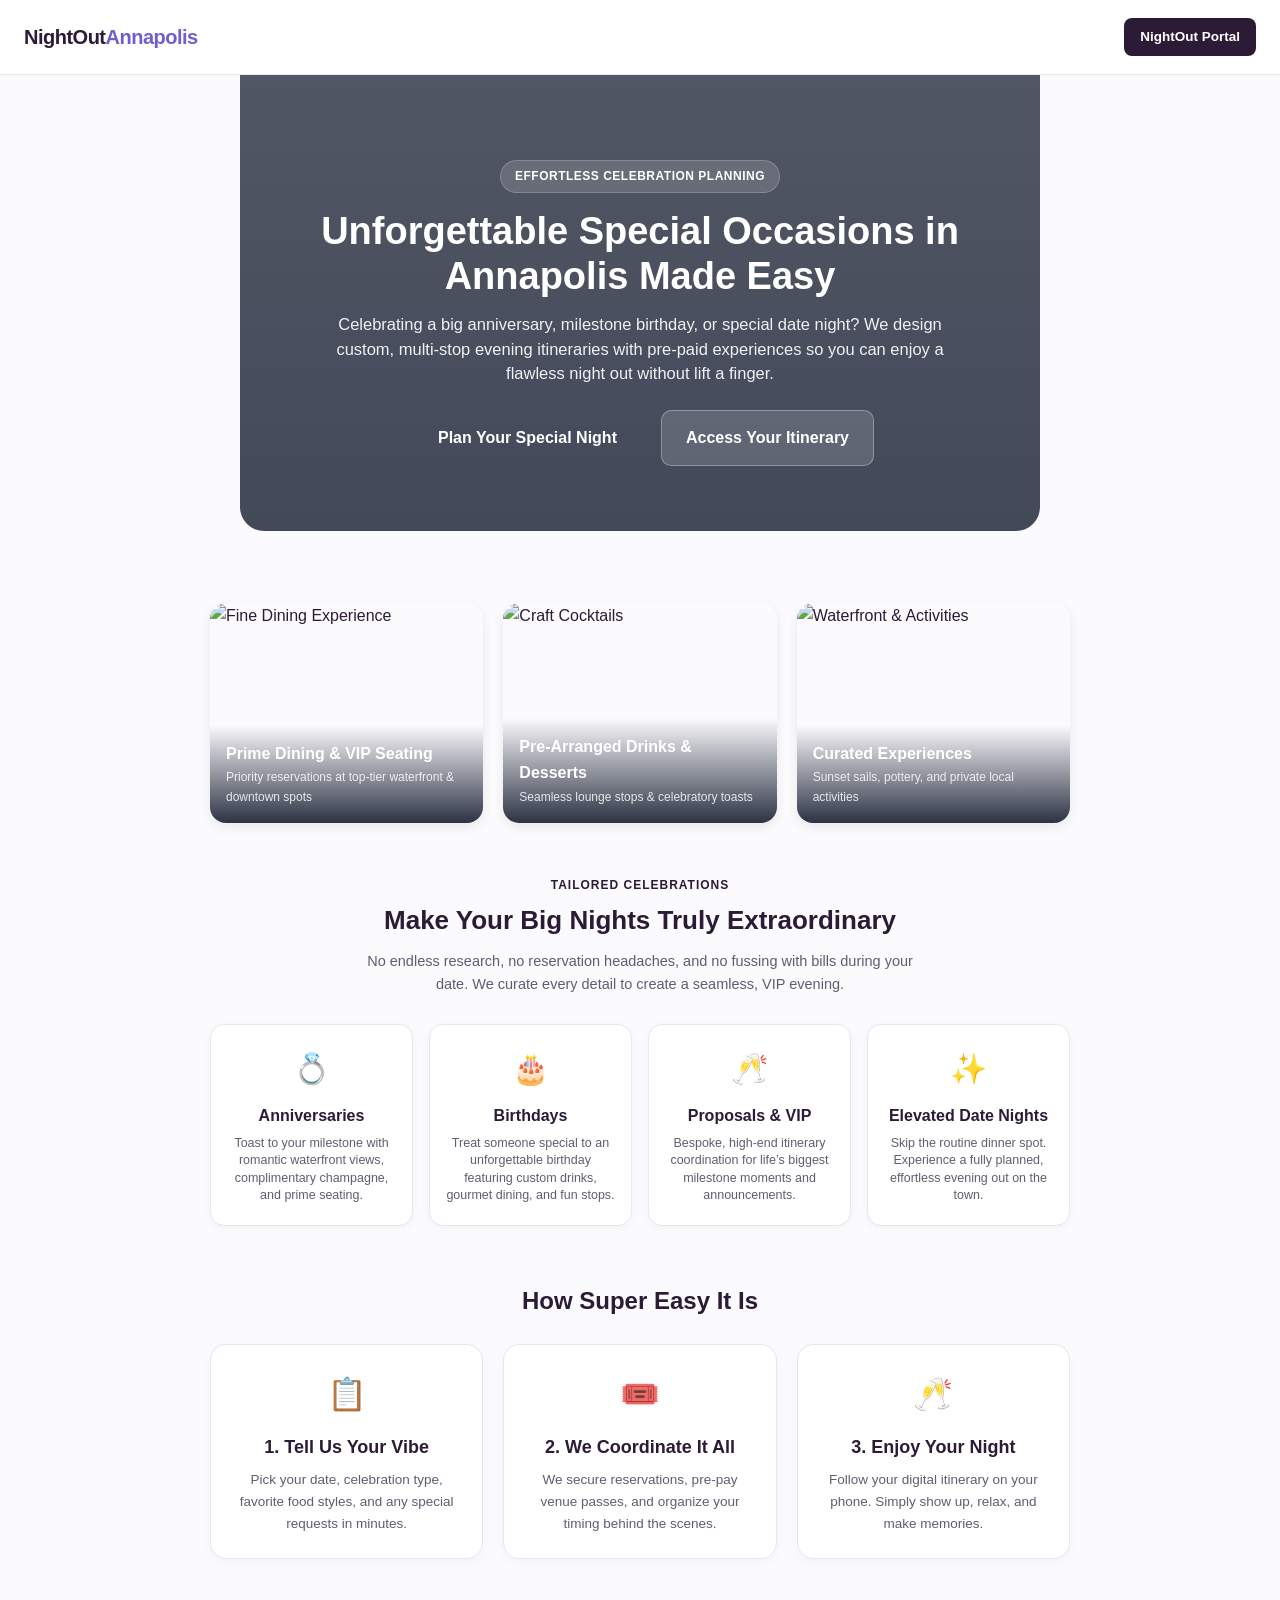
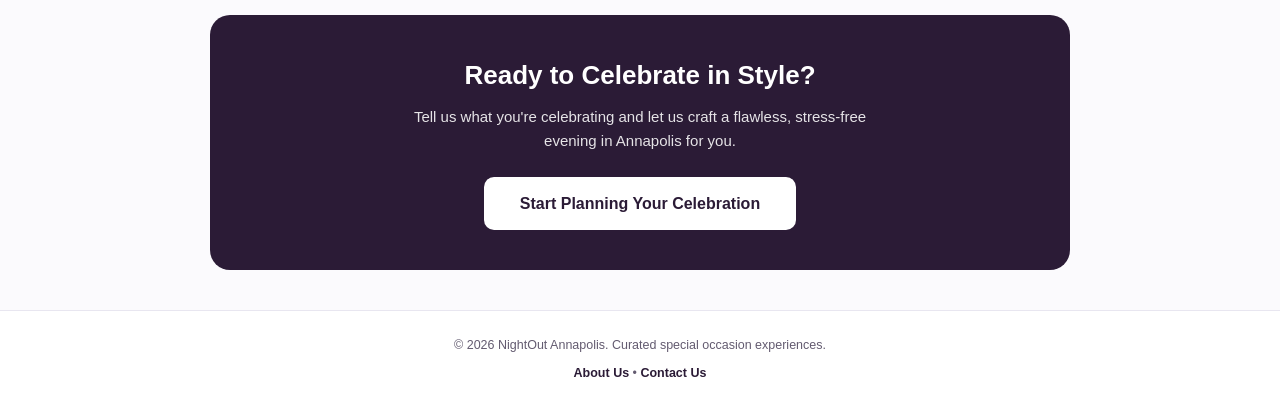
==== commit 3d09fbd5: "Update index.html" ====
--- a/index.html
+++ b/index.html
@@ -3,15 +3,15 @@
 <head>
     <meta charset="UTF-8">
     <meta name="viewport" content="width=device-width, initial-scale=1.0">
-    <title>NightOut Annapolis — Date Nights Made Easy</title>
+    <title>NightOut Annapolis — Tailored Special Occasion & Date Night Planning</title>
 
     <link rel="icon" type="image/png" href="/favicon.png">
     <link rel="stylesheet" href="/styles.css">
 
     <meta property="og:type" content="website">
     <meta property="og:url" content="https://nightoutannapolis.github.io/">
-    <meta property="og:title" content="NightOut Annapolis — Turnkey Surprise Date Nights">
-    <meta property="og:description" content="Effortless, pre-paid surprise date nights in Historic Annapolis & Eastport. Perfect for anniversaries, birthdays, proposals, and special celebrations.">
+    <meta property="og:title" content="NightOut Annapolis — Tailored Special Occasion & Date Night Planning">
+    <meta property="og:description" content="Unforgettable anniversaries, birthdays, and elevated nights out in Annapolis. Zero planning stress, completely pre-arranged itineraries.">
     <meta property="og:image" content="https://images.unsplash.com/photo-1517457373958-b7bdd4587205?auto=format&fit=crop&w=1200&q=80">
 
     <style>
@@ -190,14 +190,14 @@
     </header>
 
     <div class="hero">
-        <span class="hero-badge">Turnkey & Pre-Paid</span>
-        <h1>Curated Surprise Date Nights in Annapolis</h1>
-        <p>Whether you're celebrating a milestone anniversary, a big birthday, or simply want an effortless, high-end night out—we craft unforgettable, secret itineraries tailored just for you.</p>
+        <span class="hero-badge">Effortless Celebration Planning</span>
+        <h1>Unforgettable Special Occasions in Annapolis Made Easy</h1>
+        <p>Celebrating a big anniversary, milestone birthday, or special date night? We design custom, multi-stop evening itineraries with pre-paid experiences so you can enjoy a flawless night out without lift a finger.</p>
         
-        <!-- HERO BUTTONS (BOOK NOW + PORTAL) -->
+        <!-- HERO BUTTONS -->
         <div class="hero-actions">
-            <a href="/booking/" class="btn" style="display: inline-block; width: auto; padding: 14px 32px; text-decoration: none; font-size: 16px; background: var(--accent); color: #ffffff;">Book Your Night Out</a>
-            <a href="/tracker/" class="btn" style="display: inline-block; width: auto; padding: 14px 24px; text-decoration: none; font-size: 16px; background: rgba(255, 255, 255, 0.15); color: #ffffff; border: 1px solid rgba(255, 255, 255, 0.3);">Already Booked? Enter Portal</a>
+            <a href="/booking/" class="btn" style="display: inline-block; width: auto; padding: 14px 32px; text-decoration: none; font-size: 16px; background: var(--accent); color: #ffffff;">Plan Your Special Night</a>
+            <a href="/tracker/" class="btn" style="display: inline-block; width: auto; padding: 14px 24px; text-decoration: none; font-size: 16px; background: rgba(255, 255, 255, 0.15); color: #ffffff; border: 1px solid rgba(255, 255, 255, 0.3);">Access Your Itinerary</a>
         </div>
     </div>
 
@@ -208,100 +208,100 @@
             <div class="photo-card">
                 <img src="https://images.unsplash.com/photo-1559339352-11d035aa65de?auto=format&fit=crop&w=800&q=80" alt="Fine Dining Experience">
                 <div class="photo-card-overlay">
-                    <h4>Fine Dining & Atmosphere</h4>
-                    <p>Reserved tables at top local gems</p>
+                    <h4>Prime Dining & VIP Seating</h4>
+                    <p>Priority reservations at top-tier waterfront & downtown spots</p>
                 </div>
             </div>
 
             <div class="photo-card">
                 <img src="https://images.unsplash.com/photo-1514362545857-3bc16c4c7d1b?auto=format&fit=crop&w=800&q=80" alt="Craft Cocktails">
                 <div class="photo-card-overlay">
-                    <h4>Craft Cocktails & Wine</h4>
-                    <p>Pre-paid signature drinks & lounges</p>
+                    <h4>Pre-Arranged Drinks & Desserts</h4>
+                    <p>Seamless lounge stops & celebratory toasts</p>
                 </div>
             </div>
 
             <div class="photo-card">
                 <img src="https://images.unsplash.com/photo-1507525428034-b723cf961d3e?auto=format&fit=crop&w=800&q=80" alt="Waterfront & Activities">
                 <div class="photo-card-overlay">
-                    <h4>Sunset Cruises & Experiences</h4>
-                    <p>Curated stops across Historic Annapolis</p>
-                </div>
-            </div>
-        </div>
-
-        <!-- PERFECT FOR EVERY OCCASION SECTION -->
+                    <h4>Curated Experiences</h4>
+                    <p>Sunset sails, pottery, and private local activities</p>
+                </div>
+            </div>
+        </div>
+
+        <!-- SPECIAL OCCASIONS SECTION -->
         <section style="margin-bottom: 56px;">
             <div style="text-align: center; margin-bottom: 28px;">
-                <span style="font-size: 12px; font-weight: 800; text-transform: uppercase; letter-spacing: 1px; color: var(--accent);">Tailored Experiences</span>
-                <h2 style="font-size: 26px; font-weight: 800; color: var(--primary); margin-top: 4px;">Designed for Every Celebration</h2>
-                <p style="font-size: 14.5px; color: var(--text-muted); max-width: 580px; margin: 8px auto 0;">Take the pressure off planning. We handle reservations, pre-paid passes, and special touches so you can focus entirely on enjoying the moment.</p>
+                <span style="font-size: 12px; font-weight: 800; text-transform: uppercase; letter-spacing: 1px; color: var(--accent);">Tailored Celebrations</span>
+                <h2 style="font-size: 26px; font-weight: 800; color: var(--primary); margin-top: 4px;">Make Your Big Nights Truly Extraordinary</h2>
+                <p style="font-size: 14.5px; color: var(--text-muted); max-width: 580px; margin: 8px auto 0;">No endless research, no reservation headaches, and no fussing with bills during your date. We curate every detail to create a seamless, VIP evening.</p>
             </div>
 
             <div class="occasions-grid">
                 <div class="occasion-card">
                     <div class="occasion-icon">💍</div>
                     <div class="occasion-title">Anniversaries</div>
-                    <div class="occasion-desc">Celebrate another incredible year with champagne toasts, priority seating, and unforgettable views.</div>
+                    <div class="occasion-desc">Toast to your milestone with romantic waterfront views, complimentary champagne, and prime seating.</div>
                 </div>
 
                 <div class="occasion-card">
                     <div class="occasion-icon">🎂</div>
                     <div class="occasion-title">Birthdays</div>
-                    <div class="occasion-desc">Give the ultimate VIP experience featuring hands-on activities, fine cocktails, and sweet surprises.</div>
+                    <div class="occasion-desc">Treat someone special to an unforgettable birthday featuring custom drinks, gourmet dining, and fun stops.</div>
                 </div>
 
                 <div class="occasion-card">
                     <div class="occasion-icon">🥂</div>
                     <div class="occasion-title">Proposals & VIP</div>
-                    <div class="occasion-desc">Extraordinary, private arrangements for life’s biggest milestone moments and special announcements.</div>
+                    <div class="occasion-desc">Bespoke, high-end itinerary coordination for life’s biggest milestone moments and announcements.</div>
                 </div>
 
                 <div class="occasion-card">
                     <div class="occasion-icon">✨</div>
-                    <div class="occasion-title">"Just Because"</div>
-                    <div class="occasion-desc">Break the routine and turn an ordinary evening into an exciting, stress-free mystery date night.</div>
+                    <div class="occasion-title">Elevated Date Nights</div>
+                    <div class="occasion-desc">Skip the routine dinner spot. Experience a fully planned, effortless evening out on the town.</div>
                 </div>
             </div>
         </section>
 
         <!-- HOW IT WORKS SECTION -->
         <section>
-            <h2 style="text-align: center; font-size: 24px; font-weight: 800; color: var(--primary); margin-bottom: 24px;">How NightOut Works</h2>
+            <h2 style="text-align: center; font-size: 24px; font-weight: 800; color: var(--primary); margin-bottom: 24px;">How Super Easy It Is</h2>
 
             <div style="display: grid; grid-template-columns: repeat(auto-fit, minmax(220px, 1fr)); gap: 20px;">
                 <div class="form-modal-card" style="text-align: center; padding: 24px;">
-                    <div style="font-size: 32px; margin-bottom: 12px;">🗓️</div>
-                    <h3 style="font-size: 18px; font-weight: 800; margin-bottom: 8px;">1. Pick Your Date</h3>
-                    <p style="font-size: 13.5px; color: var(--text-muted);">Choose your evening and share your favorite foods, vibes, or dietary restrictions with us.</p>
+                    <div style="font-size: 32px; margin-bottom: 12px;">📋</div>
+                    <h3 style="font-size: 18px; font-weight: 800; margin-bottom: 8px;">1. Tell Us Your Vibe</h3>
+                    <p style="font-size: 13.5px; color: var(--text-muted);">Pick your date, celebration type, favorite food styles, and any special requests in minutes.</p>
                 </div>
 
                 <div class="form-modal-card" style="text-align: center; padding: 24px;">
-                    <div style="font-size: 32px; margin-bottom: 12px;">🔑</div>
-                    <h3 style="font-size: 18px; font-weight: 800; margin-bottom: 8px;">2. Get Your Code</h3>
-                    <p style="font-size: 13.5px; color: var(--text-muted);">We reserve and pre-pay for everything behind the scenes, sending you a secret access passcode.</p>
+                    <div style="font-size: 32px; margin-bottom: 12px;">🎟️</div>
+                    <h3 style="font-size: 18px; font-weight: 800; margin-bottom: 8px;">2. We Coordinate It All</h3>
+                    <p style="font-size: 13.5px; color: var(--text-muted);">We secure reservations, pre-pay venue passes, and organize your timing behind the scenes.</p>
                 </div>
 
                 <div class="form-modal-card" style="text-align: center; padding: 24px;">
-                    <div style="font-size: 32px; margin-bottom: 12px;">✨</div>
-                    <h3 style="font-size: 18px; font-weight: 800; margin-bottom: 8px;">3. Reveal & Enjoy</h3>
-                    <p style="font-size: 13.5px; color: var(--text-muted);">Enter your code on your phone when your date starts to reveal where to go step-by-step!</p>
+                    <div style="font-size: 32px; margin-bottom: 12px;">🥂</div>
+                    <h3 style="font-size: 18px; font-weight: 800; margin-bottom: 8px;">3. Enjoy Your Night</h3>
+                    <p style="font-size: 13.5px; color: var(--text-muted);">Follow your digital itinerary on your phone. Simply show up, relax, and make memories.</p>
                 </div>
             </div>
         </section>
 
         <!-- BOTTOM CALL TO ACTION BANNER -->
         <div class="cta-banner">
-            <h2>Ready for an Unforgettable Night?</h2>
-            <p>Select your date, tell us your preferences, and let us build your perfect surprise date night in Annapolis.</p>
-            <a href="/booking/" class="btn" style="display: inline-block; width: auto; padding: 14px 36px; text-decoration: none; font-size: 16px; background: #ffffff; color: var(--primary); font-weight: 800;">Book Your Date Night</a>
+            <h2>Ready to Celebrate in Style?</h2>
+            <p>Tell us what you're celebrating and let us craft a flawless, stress-free evening in Annapolis for you.</p>
+            <a href="/booking/" class="btn" style="display: inline-block; width: auto; padding: 14px 36px; text-decoration: none; font-size: 16px; background: #ffffff; color: var(--primary); font-weight: 800;">Start Planning Your Celebration</a>
         </div>
 
     </main>
 
     <!-- FOOTER LINKS -->
     <footer>
-        &copy; 2026 NightOut Annapolis. Curated local experiences.
+        &copy; 2026 NightOut Annapolis. Curated special occasion experiences.
         <div style="margin-top: 8px;">
             <a href="/about/">About Us</a> • <a href="/contact/">Contact Us</a>
         </div>
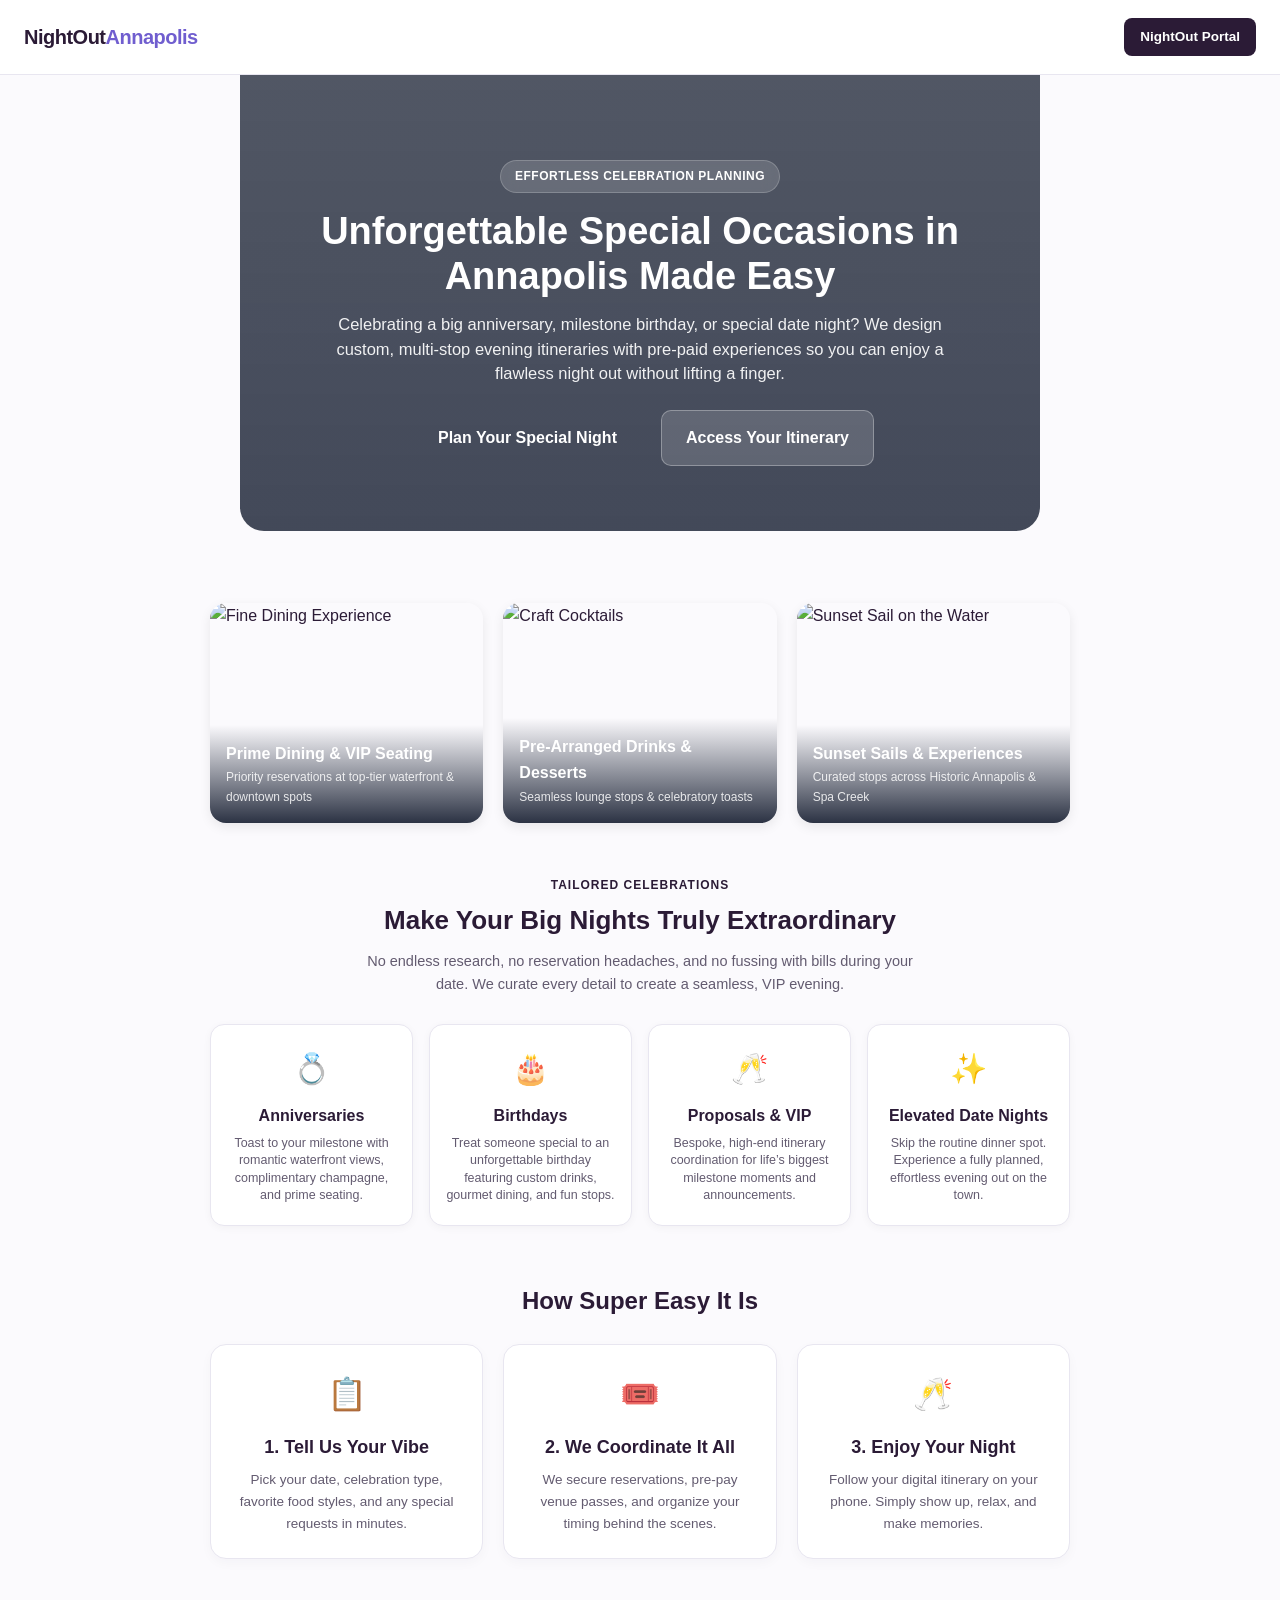
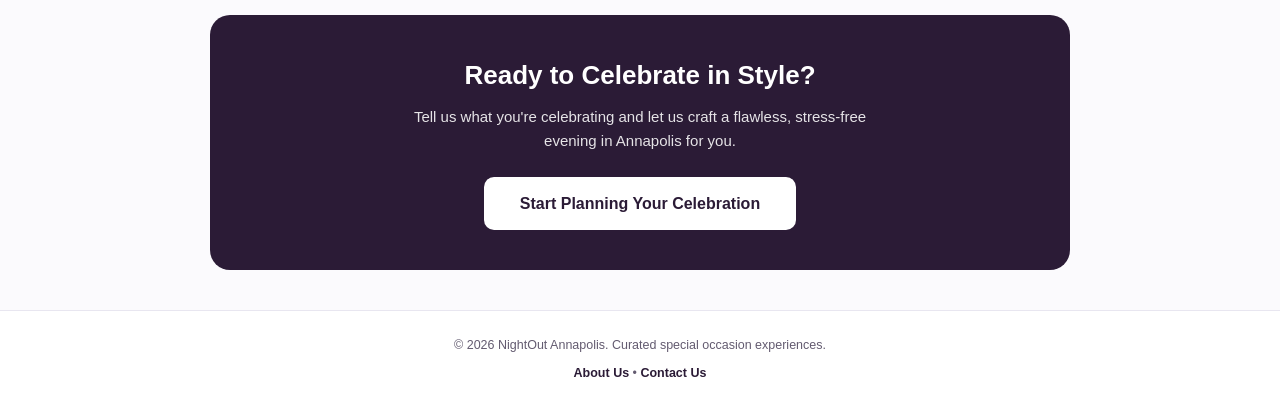
==== commit bc07e4a5: "Update index.html" ====
--- a/index.html
+++ b/index.html
@@ -192,7 +192,7 @@
     <div class="hero">
         <span class="hero-badge">Effortless Celebration Planning</span>
         <h1>Unforgettable Special Occasions in Annapolis Made Easy</h1>
-        <p>Celebrating a big anniversary, milestone birthday, or special date night? We design custom, multi-stop evening itineraries with pre-paid experiences so you can enjoy a flawless night out without lift a finger.</p>
+        <p>Celebrating a big anniversary, milestone birthday, or special date night? We design custom, multi-stop evening itineraries with pre-paid experiences so you can enjoy a flawless night out without lifting a finger.</p>
         
         <!-- HERO BUTTONS -->
         <div class="hero-actions">
@@ -221,11 +221,12 @@
                 </div>
             </div>
 
+            <!-- REPLACED: Sunset Sail Photo -->
             <div class="photo-card">
-                <img src="https://images.unsplash.com/photo-1507525428034-b723cf961d3e?auto=format&fit=crop&w=800&q=80" alt="Waterfront & Activities">
+                <img src="https://images.unsplash.com/photo-1500530855697-b586d89ba3ee?auto=format&fit=crop&w=800&q=80" alt="Sunset Sail on the Water">
                 <div class="photo-card-overlay">
-                    <h4>Curated Experiences</h4>
-                    <p>Sunset sails, pottery, and private local activities</p>
+                    <h4>Sunset Sails & Experiences</h4>
+                    <p>Curated stops across Historic Annapolis & Spa Creek</p>
                 </div>
             </div>
         </div>
